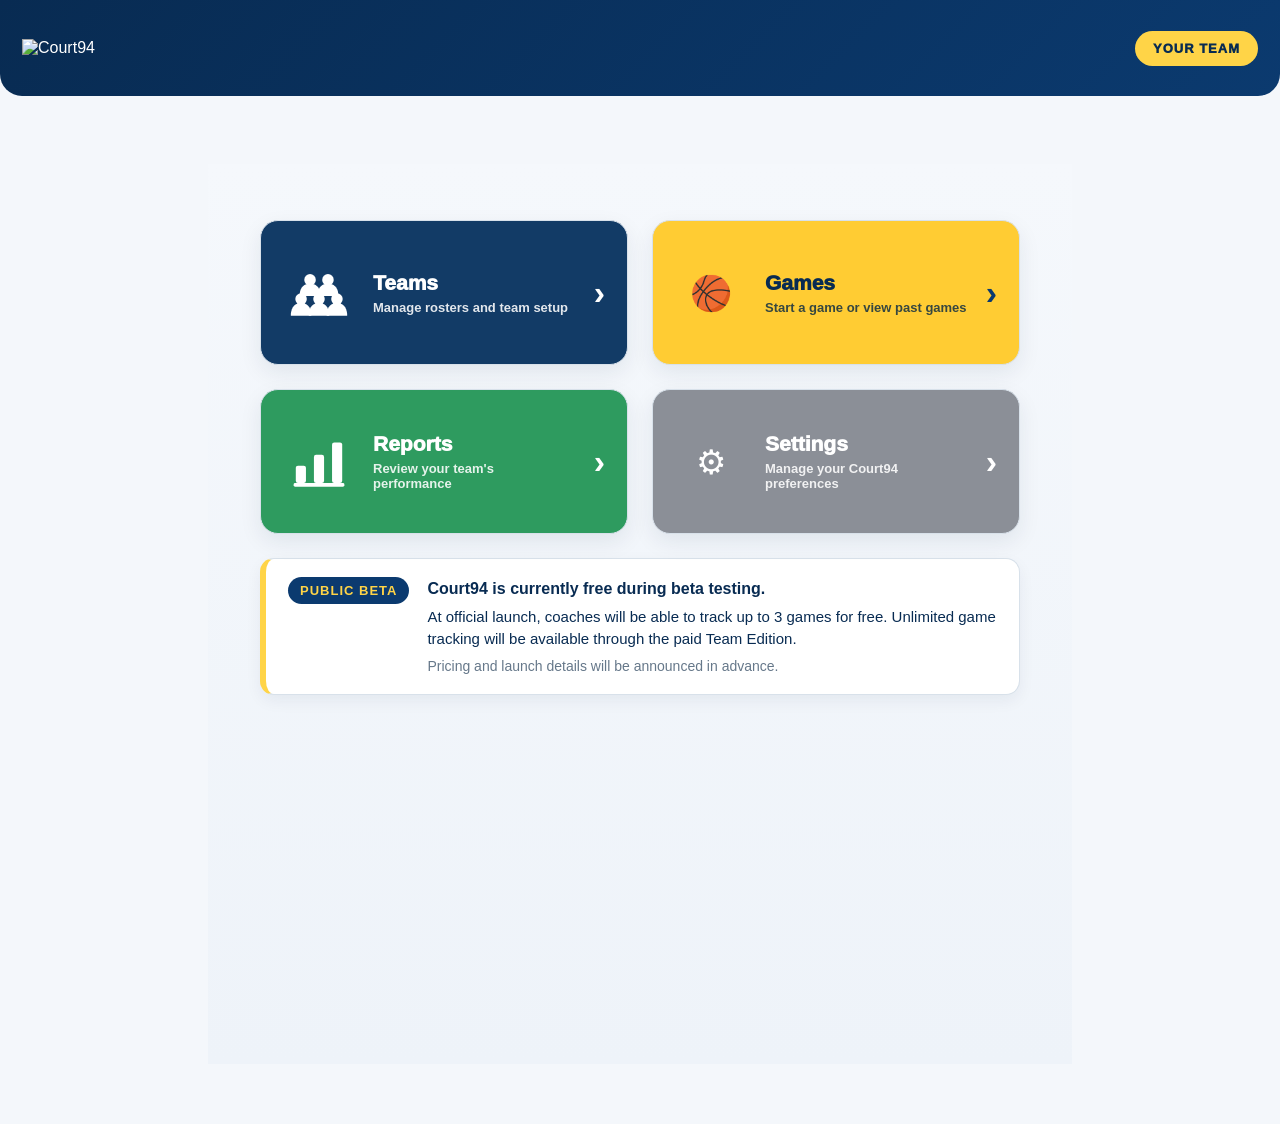
==== index.html @ 263c9c3d "Add files via upload" ====
<!DOCTYPE html>
<html lang="en">
<head>
    <meta charset="UTF-8">

    <meta
        name="viewport"
        content="width=device-width, initial-scale=1.0"
    >

    <title>Court94</title>

    <link rel="stylesheet" href="style.css">
</head>

<body>

    <header class="appHeader">
       
       <div class="appBrand">

    <img
        src="images/Court94 Banner Logo.png"
        alt="Court94"
        class="appLogo"
    >

    <div
    id="appTeamBadge"
    class="appTeamBadge"
>
    YOUR TEAM
</div>

</div>
    </header>

    <div class="topNavButtons">

     <button
            id="backButton"
            class="backButton hidden"
            type="button"
        >
            ← Back
        </button>

        <button
    id="homeButton"
    class="homeButton hidden"
    type="button"
    aria-label="Home"
    title="Home"
>
    🏠
</button>

    <!-- Shown only while the game recovery copy can't be saved (script.js). -->
    <button
        id="recoveryWarning"
        class="recoveryWarning"
        type="button"
        hidden
    >
        <span class="recoveryWarningTitle">⚠ Game recovery not saved</span>
        <span class="recoveryWarningHint">Don't close Court94 · Tap for help</span>
    </button>

</div>

    <main class="appContainer">

        <!-- HOME SCREEN -->
<section id="homeScreen" class="screen activeScreen">

    <div class="homeMenu">

        <button class="homeMenuCard" id="teamsBtn" type="button">
            <span class="homeMenuIcon teamsPeopleIcon">
    <svg viewBox="0 0 100 75" aria-hidden="true">
        <!-- Top row: 2 people -->
        <circle cx="36" cy="17" r="9"></circle>
        <path d="M20 38c1-10 7-15 16-15s15 5 16 15v4H20z"></path>

        <circle cx="64" cy="17" r="9"></circle>
        <path d="M48 38c1-10 7-15 16-15s15 5 16 15v4H48z"></path>

        <!-- Bottom row: 3 people -->
        <circle cx="22" cy="47" r="9"></circle>
        <path d="M6 70c1-11 7-17 16-17s15 6 16 17v3H6z"></path>

        <circle cx="50" cy="47" r="9"></circle>
        <path d="M34 70c1-11 7-17 16-17s15 6 16 17v3H34z"></path>

        <circle cx="78" cy="47" r="9"></circle>
        <path d="M62 70c1-11 7-17 16-17s15 6 16 17v3H62z"></path>
    </svg>
</span>
            <span class="homeMenuText">
                <strong>Teams</strong>
                <small>Manage rosters and team setup</small>
            </span>
            <span class="homeMenuArrow">›</span>
        </button>

        <button class="homeMenuCard" id="gamesBtn" type="button">
            <span class="homeMenuIcon">🏀</span>
            <span class="homeMenuText">
                <strong>Games</strong>
                <small>Start a game or view past games</small>
            </span>
            <span class="homeMenuArrow">›</span>
        </button>

        <button class="homeMenuCard" id="reportsBtn" type="button">
            <span class="homeMenuIcon reportsChartIcon">
    <svg viewBox="0 0 80 70" aria-hidden="true">
        <rect x="8" y="40" width="14" height="24" rx="3"></rect>
        <rect x="33" y="25" width="14" height="39" rx="3"></rect>
        <rect x="58" y="8" width="14" height="56" rx="3"></rect>
        <rect x="5" y="64" width="70" height="5" rx="2"></rect>
    </svg>
</span>
            <span class="homeMenuText">
                <strong>Reports</strong>
                <small>Review your team's performance</small>
            </span>
            <span class="homeMenuArrow">›</span>
        </button>

        <button class="homeMenuCard" id="settingsBtn" type="button">
            <span class="homeMenuIcon">⚙</span>
            <span class="homeMenuText">
                <strong>Settings</strong>
                <small>Manage your Court94 preferences</small>
            </span>
            <span class="homeMenuArrow">›</span>
        </button>

    </div>

    <!-- PUBLIC BETA NOTICE (display only) -->
    <aside class="betaNotice" aria-label="Public Beta">
        <span class="betaBadge">Public Beta</span>

        <div class="betaNoticeText">
            <p>
                <strong>Court94 is currently free during beta testing.</strong>
            </p>

            <p>
                At official launch, coaches will be able to track up to 3 games
                for free. Unlimited game tracking will be available through the
                paid Team Edition.
            </p>

            <p class="betaNoticeFine">
                Pricing and launch details will be announced in advance.
            </p>
        </div>
    </aside>

</section>

        <!-- TEAMS SCREEN -->
        <section id="teamsScreen" class="screen">

            <div class="sectionHeading">
                <div>
                    <h2>Teams</h2>
                    <p>Create and manage your Court94 teams.</p>
                </div>

                <button
                    id="addTeamButton"
                    class="primaryButton"
                    type="button"
                >
                    + Add Team
                </button>
            </div>

            <div id="teamsList" class="teamsList">
                <div class="emptyState">
                    <h3>No teams yet</h3>
                    <p>
                        Add your first team to begin building
                        a roster and choosing statistics.
                    </p>
                </div>
            </div>

        </section>

        <!-- TEAM SETUP SCREEN -->
        <section id="teamSetupScreen" class="screen">

            <div class="sectionHeading">
                <div>
                    <h2 id="teamSetupTitle">Create Team</h2>
                    <p>
                        Enter the team information, roster,
                        and statistics you want to track.
                    </p>
                </div>
            </div>

            <form id="teamForm" class="setupForm">

                <section class="formCard">

                    <h3>Team Information</h3>

                    <label class="formField">
                        School or Program
                        <input
                            id="schoolNameInput"
                            type="text"
                            placeholder="Example: ABC High School"
                        >
                    </label>

                    <label class="formField">
                        Team Name
                        <input
                            id="teamNameInput"
                            type="text"
                            placeholder="Example: Varsity Girls"
                            required
                        >
                    </label>

                    <label class="formField">
                        Season
                        <input
                            id="seasonInput"
                            type="text"
                            placeholder="Example: 2026–27"
                        >
                    </label>

                </section>

                <section class="formCard">

                    <div class="cardHeading">
                        <h3>Roster</h3>

                        <button
                            id="addPlayerButton"
                            class="secondaryButton"
                            type="button"
                        >
                            + Add Player
                        </button>
                    </div>

                   <div class="rosterHeader">
    <span>#</span>
    <span>Player Name</span>
    <span>Starter</span>
    <span></span>
</div>
                   
                    <div id="rosterEditor" class="rosterEditor"></div>

                </section>

                <section class="formCard">

                    <h3>Team Statistics</h3>

                    <p class="formNote">
    Choose the team statistics you want to track. You can change these before every game.
</p>

                    <div id="teamStatChoices" class="statChoiceGrid">
                    </div>

                </section>

                <section class="formCard">

                    <h3>Player Statistics</h3>

                    <p class="formNote">
    Choose the player statistics you want to track. You can change these before every game.
</p>

                    <div id="playerStatChoices" class="statChoiceGrid">
                    </div>

                    <p class="formNote">
                        Player plus/minus will be added later because
                        it requires live lineup and substitution tracking.
                    </p>

                </section>

                <div class="formActions">

                    <button
                        id="cancelTeamButton"
                        class="cancelButton"
                        type="button"
                    >
                        Cancel
                    </button>

                    <button
                        class="saveButton"
                        type="submit"
                    >
                        Save Team
                    </button>

                </div>

            </form>

        </section>

        <!-- NEW GAME SCREEN -->
        <section id="newGameScreen" class="screen">

            <div class="sectionHeading">
                <div>
                    <h2>New Game</h2>
                    <p>
                        Enter the game information before continuing.
                    </p>
                </div>
            </div>

            <form id="newGameForm" class="setupForm">

                <section class="formCard">

                    <h3>Game Information</h3>

                    <label class="formField">
                        Opponent
                        <input
                            id="opponentInput"
                            type="text"
                            placeholder="Example: Rice Memorial"
                            required
                        >
                    </label>

                    <label class="formField">
                        Game Date
                        <input
                            id="gameDateInput"
                            type="date"
                            required
                        >
                    </label>

                </section>

                <section class="formCard">

                    <h3>Game Type</h3>

                    <div class="optionGrid">

                        <label class="optionCard">
                            <input
                                type="radio"
                                name="gameType"
                                value="Regular Season"
                                checked
                            >
                            <span>Regular Season</span>
                        </label>

                        <label class="optionCard">
                            <input
                                type="radio"
                                name="gameType"
                                value="Tournament"
                            >
                            <span>Tournament</span>
                        </label>

                        <label class="optionCard">
                            <input
                                type="radio"
                                name="gameType"
                                value="Playoff"
                            >
                            <span>Playoff</span>
                        </label>

                        <label class="optionCard">
                            <input
                                type="radio"
                                name="gameType"
                                value="Scrimmage"
                            >
                            <span>Scrimmage</span>
                        </label>

                        <label class="optionCard">
                            <input
                                type="radio"
                                name="gameType"
                                value="Practice"
                            >
                            <span>Practice</span>
                        </label>

                    </div>

                </section>

                <section class="formCard">

    <h3>Game Format</h3>

    <div class="optionGrid">

        <label class="optionCard">
            <input
                type="radio"
                name="gameFormat"
                value="Quarters"
                checked
            >
            <span>Quarters</span>
        </label>

        <label class="optionCard">
            <input
                type="radio"
                name="gameFormat"
                value="Halves"
            >
            <span>Halves</span>
        </label>

    </div>

</section>
                <section class="formCard">

                    <h3>Location</h3>

                    <div class="optionGrid">

                        <label class="optionCard">
                            <input
                                type="radio"
                                name="gameLocation"
                                value="Home"
                                checked
                            >
                            <span>Home</span>
                        </label>

                        <label class="optionCard">
                            <input
                                type="radio"
                                name="gameLocation"
                                value="Away"
                            >
                            <span>Away</span>
                        </label>

                        <label class="optionCard">
                            <input
                                type="radio"
                                name="gameLocation"
                                value="Neutral"
                            >
                            <span>Neutral</span>
                        </label>

                    </div>

                </section>

                <div class="formActions">

                    <button
                        id="cancelNewGameButton"
                        class="cancelButton"
                        type="button"
                    >
                        Cancel
                    </button>

                    <button
                        class="saveButton"
                        type="submit"
                    >
                        Continue
                    </button>

                </div>

            </form>

        </section>


        <!-- GAME CONFIRMATION SCREEN -->
        <section id="gameConfirmationScreen" class="screen">

            <div class="confirmationHeader">

                <h2 id="confirmationTeamName">
                    Team Name
                </h2>

                <p class="versusText">vs</p>

                <h3 id="confirmationOpponent">
                    Opponent
                </h3>

                <p id="confirmationGameDetails"></p>

            </div>

            <section class="formCard">
    <h3>Team Statistics for This Game</h3>

    <p class="formHelpText">
        Your team defaults are selected below. Adjust them for this game if needed.
    </p>

    <div
        id="gameTeamStatChoices"
        class="statChoiceGrid"
    ></div>
</section>

<section class="formCard">
    <h3>Player Statistics for This Game</h3>

    <p class="formHelpText">
        Your team defaults are selected below. Adjust them for this game if needed.
    </p>

    <div
        id="gamePlayerStatChoices"
        class="statChoiceGrid"
    ></div>
</section>

            <section class="formCard">
    <h3>Starting 5 for This Game</h3>

    <p class="formHelpText">
        These starters apply to this game only.
    </p>

    <div
        id="gameStartersList"
        class="gameStartersList"
    ></div>
</section>

            <div class="formActions">

                <button
                    id="backToGameSetupButton"
                    class="cancelButton"
                    type="button"
                >
                    Back
                </button>

                <button
                    id="confirmStartGameButton"
                    class="saveButton"
                    type="button"
                >
                    START GAME
                </button>

            </div>

        </section>

        <!-- TEAM DETAILS SCREEN -->
        <section id="teamDetailsScreen" class="screen">

            <div class="sectionHeading">
                <div>
                    <h2 id="detailsTeamName">Team Name</h2>
                    <p id="detailsTeamInformation"></p>
                </div>

                <button
                    id="startTeamGameButton"
                    class="primaryButton"
                    type="button"
                >
                    🏀 Start New Game
                </button>
            </div>

            <p
                id="teamStorageWarning"
                class="lineupNote lineupNoteWarn storageWarningNote"
                hidden
            ></p>

            <section class="formCard">

                <div class="cardHeading">
                    <h3>Roster</h3>

                    <button
                        id="editDetailsTeamButton"
                        class="secondaryButton"
                        type="button"
                    >
                        Edit Team
                    </button>
                </div>

                <div id="detailsRoster" class="detailsList"></div>
<section class="formCard">

    <div class="cardHeading">
        <h3>Past Games</h3>
    </div>

    <div
        id="pastGamesList"
        class="pastGamesList"
    >
        <div class="emptyState">
            <h3>No saved games yet</h3>
            <p>
                Completed games will appear here after you save them.
            </p>
        </div>
    </div>

</section>
            </section>

            <section class="formCard">

                <h3>Selected Team Statistics</h3>

                <div
                    id="detailsTeamStats"
                    class="detailsStatGrid"
                ></div>

            </section>

            <section class="formCard">

                <h3>Selected Player Statistics</h3>

                <div
                    id="detailsPlayerStats"
                    class="detailsStatGrid"
                ></div>

            </section>

        </section>
        
                <!-- LIVE GAME SCREEN -->
        <section id="liveGameScreen" class="screen">

            <div class="liveGameHeader">

                <div>
                    <img
    src="images/Court94-logo.png"
    alt="Court94"
    class="liveGameLogo"
>

                    <h2 id="liveGameMatchup">
                        Team vs Opponent
                    </h2>

                    <p id="liveGameDetails">
                        Game details
                    </p>
                  
                </div>

                <div class="liveGameHeaderControls">

    <button
        id="editGameSetupButton"
        class="editGameSetupButton"
        type="button"
    >
        Edit Game Setup
    </button>

    <div class="periodControl">
        <span>Period</span>

        <select id="livePeriodSelect">
            <option value="Q1">Q1</option>
            <option value="Q2">Q2</option>
            <option value="Q3">Q3</option>
            <option value="Q4">Q4</option>
            <option value="OT">OT</option>
        </select>
    </div>

</div>

</div>

<!-- PLAYER / TEAM TABS -->


            <!-- PLAYER / TEAM TABS -->
            <div class="trackerTabs">

                <button
                    id="playersTabButton"
                    class="trackerTab activeTrackerTab"
                    type="button"
                >
                    TRACK
                </button>

                <button
    id="summaryTabButton"
    class="trackerTab"
    type="button"
>
    SUMMARY
</button>

<div class="trackerTotal">
    TOTAL: <strong id="liveTeamPointTotal">0</strong>
</div>

<!-- OPPONENT SCORING (only when the Opponent Scoring stat is on) -->
<div
    id="opponentScoring"
    class="opponentScoring"
    hidden
>
    <div class="opponentScoreTotal">
        <span>OPP</span>
        <strong id="liveOpponentPointTotal">0</strong>
    </div>

    <button
        class="opponentPointButton"
        type="button"
        data-opponent-points="1"
        aria-label="Opponent plus 1"
    >
        +1
    </button>

    <button
        class="opponentPointButton"
        type="button"
        data-opponent-points="2"
        aria-label="Opponent plus 2"
    >
        +2
    </button>

    <button
        class="opponentPointButton"
        type="button"
        data-opponent-points="3"
        aria-label="Opponent plus 3"
    >
        +3
    </button>

    <button
        id="opponentUndoButton"
        class="opponentUndoButton"
        type="button"
        aria-label="Undo last opponent basket"
        disabled
    >
        UNDO
    </button>
</div>
            </div>


            <!-- PLAYER TRACKER -->
            <section
                id="playerTrackerPanel"
                class="trackerPanel activeTrackerPanel"
            >
             <h3 class="trackerHeading">
    Team Statistics
</h3>

<div
    id="teamStatButtons"
    class="liveStatGrid"
></div>

                <div
                    id="playerBench"
                    class="playerBench"
                ></div>

                <div
                    id="selectedPlayerArea"
                    class="selectedPlayerArea"
                    hidden
                >

                    <div class="selectedPlayerHeader">

                        <div>
                            <p class="smallLabel">
                                Selected Player
                            </p>

                            <h3 id="selectedPlayerName">
                                Select a player
                            </h3>
                        </div>

                    </div>

                    <div
                        id="playerStatButtons"
                        class="liveStatGrid"
                    ></div>

                </div>

            </section>

            <!-- LIVE SUMMARY -->
<section
    id="summaryTrackerPanel"
    class="trackerPanel"
>

    <h3 class="trackerHeading">
        Game Summary
    </h3>

    <section class="formCard">
        <h3>Team Stats</h3>

        <div
            id="liveSummaryTeamStats"
            class="liveSummaryTableWrap"
        ></div>
    </section>

    <section class="formCard">
        <h3>Player Stats</h3>

        <div
            id="liveSummaryPlayerStats"
            class="liveSummaryTableWrap"
        ></div>
    </section>

    <section
        id="liveSummaryLineupCard"
        class="formCard"
        hidden
    >
        <h3>Lineup Plus/Minus</h3>

        <div id="liveSummaryLineups"></div>
    </section>

</section>


            <!-- LAST ACTION / UNDO -->
            <div class="lastActionBar" hidden>

                <div>
                    <p class="smallLabel">
                        Last Action
                    </p>

                    <p id="lastActionText">
                        No stats recorded yet.
                    </p>
                </div>

                <button
                    id="undoLastActionButton"
                    class="undoButton"
                    type="button"
                    disabled
                >
                    UNDO
                </button>

            </div>


            <div class="finishGameArea">

                <button
                    id="finishGameButton"
                    class="finishGameButton"
                    type="button"
                >
                    Finish Game
                </button>

            </div>

        </section>
                <!-- GAME SUMMARY SCREEN -->
        <section id="gameSummaryScreen" class="screen">

            <div class="sectionHeading">
                <div>
                    <h2>Game Summary</h2>
                    <p id="summaryMatchup">
                        Team vs Opponent
                    </p>
                </div>
            </div>

            <section class="formCard">

                <h3>Final Score</h3>

                <div class="scoreEntryGrid">

                    <label class="formField">
                        Your Team
                        <input
                            id="summaryTeamScore"
                            type="number"
                            min="0"
                            placeholder="0"
                            readonly
                        >
                    </label>

                    <label class="formField">
                        Opponent
                        <input
                            id="summaryOpponentScore"
                            type="number"
                            min="0"
                            placeholder="0"
                        >
                    </label>

                </div>

                <p
                    id="summaryScoreNote"
                    class="lineupNote lineupNoteWarn summaryScoreNote"
                    hidden
                ></p>

            </section>

            <section class="formCard">

                <h3>Team Stats</h3>

                <div
                    id="summaryTeamStats"
                    class="detailsStatGrid"
                ></div>

            </section>

            <section class="formCard">

                <h3>Player Stats</h3>

                <div
                    id="summaryPlayerStats"
                    class="summaryPlayerList"
                ></div>

            </section>

            <section
                id="summaryLineupCard"
                class="formCard"
                hidden
            >

                <h3>Lineup Plus/Minus</h3>

                <div id="summaryLineups"></div>

            </section>

            <div class="formActions">

                <button
                    id="returnToLiveGameButton"
                    class="cancelButton"
                    type="button"
                >
                    Back to Game
                </button>

                <button
                    id="saveCompletedGameButton"
                    class="saveButton"
                    type="button"
                >
                    Save Game
                </button>

            </div>

        </section>
        <!-- PLACEHOLDER SCREENS -->
        <section id="gamesScreen" class="screen">
    <div class="sectionHeading">
        <div>
            <h2>Games</h2>
            <p>Start a new game or review past games.</p>
        </div>

        <button
            id="startNewGameButton"
            class="primaryButton"
            type="button"
        >
            + Start New Game
        </button>
    </div>

    <section class="formCard">
    <h3>Your Teams</h3>

    <div
        id="gamesTeamCards"
        class="gamesTeamCards"
    ></div>
</section>

<section class="formCard">
    <div class="cardHeading">
        <h3>Past Games</h3>
    </div>

    <div id="gamesList" class="gamesList">
        <div class="emptyState">
            <h3>Select a team</h3>
            <p>Choose a team above to view its past games.</p>
        </div>
    </div>
</section>
</section>
        <section id="reportsScreen" class="screen">
   <div class="reportsHeader">
    <h2>Reports</h2>

    <div class="reportsFilters">
        <div class="reportsTeamSection">
    <h3>Select Team</h3>

    <div
        id="reportsTeamCards"
        class="reportsTeamCards"
    ></div>
</div>

        <label class="reportsSeasonFilter">
            Season

            <select id="reportsSeasonFilter">
                <option value="">Select Season</option>
            </select>
        </label>
    </div>
</div>

    <div id="reportsContent">
        <div class="emptyState">
            <h3>Select a team</h3>
            <p>
                Choose a team to view season reports.
            </p>
        </div>
    </div>
</section>

        <section id="settingsScreen" class="screen">
            <div class="sectionHeading">
                <div>
                    <h2>Settings</h2>
                    <p>Manage your Court94 preferences.</p>
                </div>
            </div>

            <!-- PUBLIC BETA REMINDER (display only) -->
            <aside class="betaNotice betaNoticeCompact" aria-label="Public Beta">
                <span class="betaBadge">Public Beta</span>

                <p class="betaNoticeText">
                    Court94 is free during beta testing. Pricing and launch
                    details will be announced in advance.
                </p>
            </aside>

            <section class="formCard backupCard">
                <h3>Backup &amp; Restore</h3>

                <p class="formNote backupIntro">
                    Court94 saves your teams and games only on this device.
                    Download a backup regularly and keep it somewhere safe,
                    such as the Files app, iCloud Drive, or email.
                </p>

                <p class="formNote backupTip">
                    <strong>Tip:</strong> On iPad, add Court94 to your Home Screen
                    (Share → Add to Home Screen). Safari may clear saved website
                    data for sites that haven't been used for several days, so keep
                    downloading backups regularly.
                </p>

                <div class="backupActions">
                    <button
                        id="downloadBackupButton"
                        class="primaryButton"
                        type="button"
                    >
                        Download Backup
                    </button>

                    <button
                        id="chooseRestoreFileButton"
                        class="secondaryButton"
                        type="button"
                    >
                        Restore from Backup
                    </button>

                    <input
                        id="restoreBackupInput"
                        type="file"
                        hidden
                    >
                </div>

                <p
                    id="backupStatus"
                    class="backupStatus"
                    role="status"
                ></p>

                <!-- Shown only when a restore left a safety copy on this device (storage.js). -->
                <div id="safetyCopyBlock" class="safetyCopyBlock" hidden>
                    <h4>Restore Safety Copy</h4>

                    <p id="safetyCopyText" class="formNote"></p>

                    <div class="backupActions">
                        <button
                            id="downloadSafetyCopyButton"
                            class="secondaryButton"
                            type="button"
                        >
                            Download Safety Copy
                        </button>

                        <button
                            id="removeSafetyCopyButton"
                            class="cancelButton deleteButton"
                            type="button"
                        >
                            Remove Safety Copy
                        </button>
                    </div>

                    <p
                        id="safetyCopyStatus"
                        class="backupStatus"
                        role="status"
                    ></p>
                </div>
            </section>

            <section
                id="restorePanel"
                class="formCard restorePanel"
                hidden
            ></section>

            <!-- Read-only information about this device's storage (storage.js). -->
            <section class="formCard storageCard">
                <h3>Storage on This Device</h3>

                <p
                    id="storageWarning"
                    class="lineupNote lineupNoteWarn storageWarningNote"
                    hidden
                ></p>

                <dl id="storageInfo" class="storageInfo"></dl>

                <div class="backupActions">
                    <button
                        id="checkStorageButton"
                        class="cancelButton"
                        type="button"
                    >
                        Check Again
                    </button>
                </div>
            </section>

            <!-- Read-only: whether Court94 can open without internet (offline.js). -->
            <section class="formCard storageCard">
                <h3>Offline Use</h3>

                <dl id="offlineInfo" class="storageInfo"></dl>
            </section>
        </section>

    </main>

    <script src="script.js"></script>
    <script src="backup.js"></script>
    <script src="storage.js"></script>
    <script src="offline.js"></script>

</body>
</html>
---- style.css ----
:root {
    --navy: #0b3a6f;
    --navy-dark: #082b52;
    --gold: #ffd447;
    --background: #f4f7fb;
    --card: #ffffff;
    --text: #102a43;
    --muted: #66788a;
    --border: #d8e1ea;
    --danger: #b42318;
}

* {
    box-sizing: border-box;
}

body {
    margin: 0;
    min-height: 100vh;
    background: var(--background);
    color: var(--text);
    font-family: Arial, Helvetica, sans-serif;
}

button,
input {
    font: inherit;
}

button {
    cursor: pointer;
}

.appHeader {
    display: flex;
    align-items: center;

    min-height: 96px;
    padding: 14px 22px;

    background: linear-gradient(
        135deg,
        var(--navy-dark),
        var(--navy)
    );

    border-radius: 0 0 22px 22px;
    color: white;
}

.appBrand {
    width: 100%;
    display: flex;
    align-items: center;
    gap: 18px;
}

.appLogo {
    width: 280px;
    height: auto;
    object-fit: contain;
    flex-shrink: 0;
    border-radius: 0;
    background: transparent;
}

.appBrandWords {
    display: flex;
    flex-direction: column;
    gap: 4px;
}

.appBrandName {
    color: white;
    font-size: 34px;
    font-weight: 950;
    letter-spacing: 1px;
}

.appTagline {
    color: var(--gold);
    font-size: 14px;
    font-weight: 900;
    letter-spacing: 2px;
}

.appTeamBadge {
    margin-left: auto;
    padding: 10px 18px;

    border-radius: 999px;
    background: var(--gold);

    color: var(--navy-dark);
    font-size: 13px;
    font-weight: 950;
    letter-spacing: 1px;
}

.backButton {
    display: block;
    width: fit-content;
    margin: 0;

    border: 2px solid var(--navy);
    border-radius: 10px;
    padding: 10px 14px;

    background: white;
    color: var(--navy);
    font-weight: 800;
    cursor: pointer;
}

.topNavButtons {
    display: flex;
    flex-direction: row;
    align-items: center;
    gap: 10px;
    margin: 14px 0 24px 24px;
}

.topNavButtons .backButton,
.topNavButtons .homeButton {
    margin: 0;
}

.homeButton {
    width: 46px;
    height: 46px;
    border: 2px solid var(--navy);
    border-radius: 10px;
    padding: 0;
    background: white;
    color: var(--navy);
    font-size: 21px;
    cursor: pointer;
}

.hidden {
    display: none !important;
}

.appContainer {
    width: min(100%, 900px);
    margin: 0 auto;
    padding: 30px 18px 60px;   
}

#liveGameScreen {
    margin-top: -18px;
}

.screen {
    display: none;
}

.activeScreen {
    display: block;
}

#homeScreen {
    width: 100%;
    margin: 0 auto;
}

.menuButton {
    width: 100%;
    min-height: 88px;
    margin-bottom: 18px;
    border: none;
    border-radius: 16px;
    padding: 20px;
    background: var(--gold);
    color: var(--navy-dark);
    font-size: 24px;
    font-weight: 900;
    box-shadow: 0 8px 18px rgba(11, 58, 111, 0.12);
    transition:
        transform 0.15s ease,
        box-shadow 0.15s ease;
}

.menuButton:hover {
    transform: translateY(-2px);
    box-shadow: 0 12px 24px rgba(11, 58, 111, 0.18);
}

.sectionHeading {
    display: flex;
    align-items: flex-start;
    justify-content: space-between;
    gap: 18px;
    margin-bottom: 24px;
}

.sectionHeading h2 {
    margin: 0;
    color: var(--navy-dark);
    font-size: 34px;
}

.sectionHeading p {
    margin: 7px 0 0;
    color: var(--muted);
    line-height: 1.5;
}

.primaryButton,
.secondaryButton,
.saveButton,
.cancelButton {
    border: none;
    border-radius: 12px;
    padding: 12px 17px;
    font-weight: 900;
}

.primaryButton,
.saveButton {
    background: var(--navy);
    color: white;
}

.secondaryButton {
    background: var(--gold);
    color: var(--navy-dark);
}

.cancelButton {
    background: #e6ebf0;
    color: var(--text);
}

.teamsList {
    display: grid;
    gap: 14px;
}

.emptyState {
    padding: 44px 24px;
    border: 2px dashed var(--border);
    border-radius: 18px;
    background: rgba(255, 255, 255, 0.65);
    text-align: center;
}

.emptyState h2,
.emptyState h3 {
    margin-top: 0;
    color: var(--navy-dark);
}

.emptyState p {
    margin-bottom: 0;
    color: var(--muted);
    line-height: 1.5;
}

.teamCard {
    display: flex;
    align-items: center;
    justify-content: space-between;
    gap: 16px;
    padding: 20px;
    border: 1px solid var(--border);
    border-radius: 16px;
    background: var(--card);
    box-shadow: 0 7px 18px rgba(16, 42, 67, 0.08);
}

.teamCard h3 {
    margin: 0;
    color: var(--navy-dark);
}

.teamCard p {
    margin: 6px 0 0;
    color: var(--muted);
}

.teamCardActions {
    display: flex;
    gap: 8px;
}

.smallButton {
    border: none;
    border-radius: 9px;
    padding: 9px 12px;
    background: #eaf1f8;
    color: var(--navy-dark);
    font-weight: 800;
}

.deleteButton {
    background: #fee4e2;
    color: var(--danger);
}

.setupForm {
    display: grid;
    gap: 18px;
}

.formCard {
    padding: 22px;
    border: 1px solid var(--border);
    border-radius: 18px;
    background: var(--card);
    box-shadow: 0 7px 18px rgba(16, 42, 67, 0.07);
}

.formCard h3 {
    margin: 0 0 18px;
    color: var(--navy-dark);
    font-size: 22px;
}

.cardHeading {
    display: flex;
    align-items: center;
    justify-content: space-between;
    gap: 15px;
    margin-bottom: 16px;
}

.cardHeading h3 {
    margin: 0;
}

.formField {
    display: grid;
    gap: 7px;
    margin-bottom: 16px;
    color: var(--navy-dark);
    font-weight: 800;
}

.formField:last-child {
    margin-bottom: 0;
}

.formField input {
    width: 100%;
    min-height: 48px;
    border: 2px solid var(--border);
    border-radius: 11px;
    padding: 10px 12px;
    background: white;
    color: var(--text);
}

.formField input:focus {
    outline: none;
    border-color: var(--navy);
    box-shadow: 0 0 0 3px rgba(11, 58, 111, 0.12);
}

.rosterEditor {
    display: grid;
    gap: 10px;
}

.rosterRow {
    display: grid;
    grid-template-columns: 90px 1fr 40px 168px;
    gap: 9px;
    align-items: center;
}

.rosterRow input {
    min-height: 46px;
    border: 2px solid var(--border);
    border-radius: 10px;
    padding: 9px 10px;
}

.rosterHeader {
    display: grid;
    grid-template-columns: 90px 1fr 40px 168px;
    gap: 9px;
    align-items: center;
    margin-bottom: 8px;

    font-size: 14px;
    font-weight: 800;
    color: var(--navy-dark);
}

.rosterHeader span:nth-child(3) {
    text-align: center;
    transform: translateX(-12px);
}

.rosterRow .keepAtTopOption span {
    display: none;
}

.removePlayerButton {
    min-height: 46px;
    border: none;
    border-radius: 10px;
    padding: 9px 12px;
    background: #fee4e2;
    color: var(--danger);
    font-weight: 900;
}

.statChoiceGrid {
    display: grid;
    grid-template-columns: repeat(2, minmax(0, 1fr));
    gap: 11px;
}

.statChoice {
    display: flex;
    align-items: flex-start;
    gap: 10px;
    padding: 13px;
    border: 2px solid var(--border);
    border-radius: 12px;
    background: #fbfdff;
}

.statChoice input {
    width: 20px;
    height: 20px;
    margin-top: 1px;
}

.statChoice strong {
    display: block;
    color: var(--navy-dark);
}

.statChoice small {
    display: block;
    margin-top: 3px;
    color: var(--muted);
    line-height: 1.35;
}

/* Compact stat choices used during game setup */

#gameTeamStatChoices,
#gamePlayerStatChoices {
    display: grid;
    grid-template-columns: repeat(3, minmax(0, 1fr));
    gap: 10px;
}

.gameStatChoice {
    display: flex;
    align-items: center;
    gap: 9px;
    min-height: 48px;
    padding: 10px 12px;
    border: 2px solid var(--border);
    border-radius: 10px;
    background: #ffffff;
    color: var(--navy-dark);
    font-weight: 700;
    cursor: pointer;
}

.gameStatChoice input {
    width: 18px;
    height: 18px;
    flex-shrink: 0;
    margin: 0;
}

.gameStatChoice:has(input:checked) {
    background: var(--navy-dark);
    border-color: var(--navy-dark);
    color: #ffffff;
}

.gameStatChoice:has(input:checked) input {
    accent-color: #ffd447;
}

@media (max-width: 900px) {
    #gameTeamStatChoices,
    #gamePlayerStatChoices {
        grid-template-columns: repeat(2, minmax(0, 1fr));
    }
}

@media (max-width: 600px) {
    #gameTeamStatChoices,
    #gamePlayerStatChoices {
        grid-template-columns: 1fr;
    }
}

.statChoice {
    transition: 0.15s ease;
}

.statChoice:has(input:checked) {
    background: var(--navy);
    border-color: var(--navy);
    box-shadow: 0 5px 12px rgba(16, 42, 67, 0.16);
}

.statChoice:has(input:checked) strong {
    color: white;
}

.statChoice:has(input:checked) small {
    color: rgba(255, 255, 255, 0.82);
}

.statChoice input {
    accent-color: var(--gold);
}

.formNote {
    margin: 16px 0 0;
    color: var(--muted);
    font-size: 14px;
    line-height: 1.5;
}

.formActions {
    display: flex;
    justify-content: flex-end;
    gap: 10px;
}

@media (max-width: 650px) {
    .appHeader {
        min-height: 150px;
    }

    .backButton {
        top: 14px;
        left: 14px;
    }

    .sectionHeading {
        flex-direction: column;
    }

    .primaryButton {
        width: 100%;
    }

    .statChoiceGrid {
        grid-template-columns: 1fr;
    }

    .rosterRow {
        grid-template-columns: 70px 1fr;
    }

    .removePlayerButton {
        grid-column: 1 / -1;
    }

    .teamCard {
        align-items: flex-start;
        flex-direction: column;
    }

    .teamCardActions {
        width: 100%;
    }

    .smallButton {
        flex: 1;
    }

    .formActions {
        flex-direction: column-reverse;
    }

    .saveButton,
    .cancelButton {
        width: 100%;
    }
}

/* TEAM DETAILS SCREEN */

.detailsList {
    display: grid;
    gap: 10px;
}

.detailsPlayer {
    display: flex;
    align-items: center;
    gap: 12px;
    min-height: 52px;
    padding: 12px 14px;
    border: 1px solid var(--border);
    border-radius: 12px;
    background: #fbfdff;
}

.detailsPlayerNumber {
    display: flex;
    align-items: center;
    justify-content: center;
    min-width: 44px;
    height: 34px;
    border-radius: 999px;
    background: var(--gold);
    color: var(--navy-dark);
    font-weight: 900;
}

.detailsPlayerName {
    color: var(--navy-dark);
    font-weight: 800;
}

.detailsStatGrid {
    display: grid;
    grid-template-columns: repeat(2, minmax(0, 1fr));
    gap: 11px;
}

.detailsStat {
    padding: 14px;
    border: 2px solid var(--border);
    border-radius: 12px;
    background: #fbfdff;
}

.detailsStat strong {
    display: block;
    color: var(--navy-dark);
}

.detailsStat small {
    display: block;
    margin-top: 5px;
    color: var(--muted);
    line-height: 1.4;
}

@media (max-width: 650px) {
    .detailsStatGrid {
        grid-template-columns: 1fr;
    }

    #startTeamGameButton {
        width: 100%;
    }
}

/* NEW GAME + CONFIRMATION */

.optionGrid {
    display: grid;
    grid-template-columns: repeat(2, minmax(0, 1fr));
    gap: 12px;
}

.optionCard {
    display: flex;
    align-items: center;
    gap: 10px;
    min-height: 56px;
    padding: 14px;
    border: 2px solid var(--border);
    border-radius: 12px;
    background: #fbfdff;
    color: var(--navy-dark);
    font-weight: 850;
    cursor: pointer;
}

.optionCard:has(input:checked) {
    border-color: var(--navy);
    background: #eaf1f8;
}

.optionCard input {
    width: 20px;
    height: 20px;
    accent-color: var(--navy);
}

.confirmationHeader {
    margin-bottom: 22px;
    padding: 28px 22px;
    border-radius: 18px;
    background: linear-gradient(
        135deg,
        var(--navy-dark),
        var(--navy)
    );
    color: white;
    text-align: center;
}

.confirmationHeader h2,
.confirmationHeader h3 {
    margin: 0;
}

.confirmationHeader h2 {
    font-size: 30px;
}

.confirmationHeader h3 {
    font-size: 26px;
}

.versusText {
    margin: 12px 0;
    color: var(--gold);
    font-size: 18px;
    font-weight: 900;
    text-transform: uppercase;
}

#confirmationGameDetails {
    margin: 14px 0 0;
    color: rgba(255, 255, 255, 0.82);
    font-weight: 700;
}

.focusList {
    display: grid;
    gap: 10px;
}

.focusItem {
    display: flex;
    align-items: center;
    gap: 10px;
    min-height: 52px;
    padding: 13px 14px;
    border: 2px solid var(--border);
    border-radius: 12px;
    background: #fbfdff;
    color: var(--navy-dark);
    font-weight: 850;
}

.focusCheck {
    display: inline-flex;
    align-items: center;
    justify-content: center;
    width: 28px;
    height: 28px;
    flex: 0 0 28px;
    border-radius: 999px;
    background: var(--gold);
    color: var(--navy-dark);
    font-weight: 950;
}

@media (max-width: 650px) {
    .optionGrid {
        grid-template-columns: 1fr;
    }

    .confirmationHeader h2 {
        font-size: 26px;
    }

    .confirmationHeader h3 {
        font-size: 23px;
    }
}

/* LIVE GAME TRACKER */

.liveGameHeader {
    display: flex;
    align-items: flex-start;
    justify-content: space-between;
    gap: 18px;
    margin-bottom: 18px;
    padding: 20px;
    border-radius: 18px;
    background: linear-gradient(
        135deg,
        var(--navy-dark),
        var(--navy)
    );
    color: white;
}

.liveGameLogo {
    display: block;
    width: 80px;
    height: 80px;
    object-fit: contain;
    margin: 0 0 8px;
}

.liveGameHeader h2 {
    margin: 0;
    font-size: 27px;
}

#liveGameDetails {
    margin: 7px 0 0;
    color: rgba(255,255,255,.8);
    font-weight: 700;
}

.liveGameHeaderControls {
    margin-left: auto;
    align-self: stretch;
    display: flex;
    flex-direction: column;
    align-items: center;
    justify-content: flex-start;
    width: 200px;
}

.liveGameHeaderControls .editGameSetupButton {
    width: 200px;
    align-self: center;
}

.liveGameHeaderControls .periodControl {
    width: 200px;
    margin-top: 32px;
    align-self: center;
}

.liveGameHeaderControls .periodControl select {
    width: 200px;
}

.liveGameHeaderControls .editGameSetupButton {
    align-self: flex-end;
}

.liveGameHeaderControls .periodControl {
    margin-top: 32px;
    align-self: center;
}

.periodControl {
    display: grid;
    gap: 8px;
    min-width: 160px;
    font-weight: 900;
    justify-items: center;
}

.periodControl {
    display: grid;
    gap: 8px;
    min-width: 160px;
    font-weight: 900;
}

.periodControl select {
    width: 160px;
    min-height: 60px;
    border: 0;
    border-radius: 12px;
    padding: 10px 16px;
    background: white;
    color: var(--navy-dark);
    font-size: 18px;
    font-weight: 900;
    cursor: pointer;
}

.trackerTabs {
    display: grid;
    grid-template-columns: repeat(3, 1fr);
    margin-bottom: 18px;
    border-bottom: 2px solid var(--border);
}

.trackerTab {
    min-height: 54px;
    border: 0;
    border-bottom: 4px solid transparent;
    background: transparent;
    color: var(--muted);
    font-size: 18px;
    font-weight: 950;
}

.activeTrackerTab {
    border-bottom-color: var(--navy);
    color: var(--navy);
}

.trackerTotal {
    min-height: 54px;
    display: flex;
    align-items: center;
    gap: 6px;
    transform: translateY(-2px);
    justify-content: center;
    color: var(--navy);
    font-size: 18px;
    font-weight: 950;
}

.trackerPanel {
    display: none;
}

.activeTrackerPanel {
    display: block;
}

.trackerHeading {
    margin: 0 0 12px;
    color: var(--navy-dark);
    font-size: 20px;
}

.playerBench {
    display: grid;
    grid-template-columns: repeat(3, minmax(0, 1fr));
    gap: 10px;
    margin-top: 16px;
    margin-bottom: 18px;
}

.benchDivider {
    grid-column: 1 / -1;
    width: 100%;
    margin: 6px 0 2px;
    padding: 10px 0;
    border-top: 2px solid var(--navy);
    border-bottom: 2px solid var(--navy);
    color: var(--navy);
    font-size: 18px;
    font-weight: 950;
    text-align: center;
    letter-spacing: 1px;
}

.benchPlayerButton {
    min-height: 58px;
    border: 2px solid var(--border);
    border-radius: 13px;
    padding: 10px;
    background: white;
    color: var(--navy-dark);
    font-weight: 900;
}

.benchPlayerButton:hover {
    border-color: var(--navy);
}

.selectedBenchPlayer {
    border-color: var(--navy);
    background: var(--navy);
    color: white;
    box-shadow: 0 7px 16px rgba(11,58,111,.2);
}

.selectedPlayerArea {
    padding: 18px;
    border: 1px solid var(--border);
    border-radius: 18px;
    background: white;
    box-shadow: 0 6px 18px rgba(16,42,67,.07);
}

.selectedPlayerHeader {
    margin-bottom: 14px;
}

.smallLabel {
    margin: 0 0 4px;
    color: var(--muted);
    font-size: 12px;
    font-weight: 900;
    text-transform: uppercase;
    letter-spacing: .7px;
}

#selectedPlayerName {
    margin: 0;
    color: var(--navy-dark);
    font-size: 24px;
}

.liveStatGrid {
    display: grid;
    grid-template-columns: repeat(2, minmax(0, 1fr));
    gap: 12px;
}

.liveStatButton {
    min-height: 92px;
    border: 0;
    border-radius: 15px;
    padding: 12px;
    background: var(--gold);
    color: var(--navy-dark);
    box-shadow: 0 6px 14px rgba(16,42,67,.1);
    font-weight: 950;
}

.liveStatButtonName {
    display: block;
    font-size: 16px;
    line-height: 1.15;
}

.liveStatButtonTotal {
    display: block;
    margin-top: 7px;
    font-size: 30px;
    line-height: 1;
}

.lastActionBar {
    position: sticky;
    bottom: 10px;
    z-index: 20;
    display: flex;
    align-items: center;
    justify-content: space-between;
    gap: 14px;
    margin-top: 16px;
    padding: 14px 16px;
    border: 1px solid var(--border);
    border-radius: 15px;
    background: rgba(255,255,255,.96);
    box-shadow: 0 10px 26px rgba(16,42,67,.15);
}

#lastActionText {
    margin: 0;
    color: var(--navy-dark);
    font-weight: 850;
}

.undoButton {
    min-width: 110px;
    min-height: 48px;
    border: 0;
    border-radius: 11px;
    background: var(--navy);
    color: white;
    font-weight: 950;
}

.undoButton:disabled {
    opacity: .35;
    cursor: default;
}

.finishGameArea {
    margin-top: 20px;
    text-align: center;
}

.finishGameButton {
    min-height: 48px;
    border: 2px solid var(--navy);
    border-radius: 11px;
    padding: 10px 18px;
    background: white;
    color: var(--navy);
    font-weight: 900;
}

@media (max-width: 650px) {
    .liveGameHeader {
        flex-direction: column;
    }

    .periodControl {
        width: 100%;
    }

    .playerBench {
        grid-template-columns: repeat(2, minmax(0, 1fr));
    }

    .liveStatGrid {
        grid-template-columns: repeat(2, minmax(0, 1fr));
    }

    .lastActionBar {
        align-items: stretch;
        flex-direction: column;
    }

    .undoButton {
        width: 100%;
    }
}
/* PLAYER POINTS TRACKER */

.playerPointsCard {
    grid-column: 1 / -1;
    padding: 16px;
    border: 2px solid var(--border);
    border-radius: 15px;
    background: white;
}

.playerPointsHeading {
    display: flex;
    align-items: center;
    justify-content: space-between;
    margin-bottom: 14px;
    color: var(--navy-dark);
    font-weight: 950;
}

.playerPointsHeading span {
    font-size: 18px;
}

.playerPointsHeading strong {
    font-size: 34px;
}

.playerPointsButtons {
    display: grid;
    grid-template-columns: repeat(3, 1fr);
    gap: 10px;
}

.pointsAddButton {
    min-height: 58px;
    border: 0;
    border-radius: 12px;
    background: var(--gold);
    color: var(--navy-dark);
    font-size: 22px;
    font-weight: 950;
}
/* BENCH PLAYER SCORING */

.benchPlayerButton {
    position: relative;
    text-align: left;
    padding: 12px 42px 12px 12px;
}

.benchPlayerNumber {
    display: block;
    font-size: 13px;
    opacity: 0.75;
}

.benchPlayerName {
    display: block;
    margin-top: 3px;
    font-size: 16px;
    line-height: 1.15;
}

.benchPlayerPoints {
    position: absolute;
    top: 9px;
    right: 11px;

    display: flex;
    align-items: center;
    justify-content: center;

    min-width: 30px;
    height: 30px;

    border-radius: 999px;

    background: var(--gold);
    color: var(--navy-dark);

    font-size: 17px;
    font-weight: 950;
}

.selectedBenchPlayer .benchPlayerPoints {
    background: white;
    color: var(--navy-dark);
}

/* TRANSITION POINTS CONTROL */

.transitionPointsCard {
    grid-column: 1 / -1;
    padding: 10px 16px;
    border-radius: 15px;
    background: #174F9E;
color: white;
}

.transitionPointsHeading {
    display: flex;
    align-items: center;
    justify-content: space-between;
    margin-bottom: 14px;
    font-weight: 950;
}

.transitionPointsHeading span {
    font-size: 18px;
}

.transitionPointsHeading strong {
    font-size: 32px;
}

.transitionPointsButtons {
    display: grid;
    grid-template-columns: repeat(3, 1fr);
    gap: 10px;
}

.transitionAddButton {
    min-height: 52px;
    border: 2px solid var(--navy);
    border-radius: 11px;
    background: white;
    color: white;
    font-size: 20px;
    font-weight: 950;
}

/* GAME SUMMARY */

.scoreEntryGrid {
    display: grid;
    grid-template-columns: repeat(2, minmax(0, 1fr));
    gap: 14px;
}

.scoreEntryGrid .formField {
    display: flex;
    flex-direction: column;
    justify-content: flex-start;
}

.scoreEntryGrid .formField input {
    margin-top: 8px;
}

.summaryPlayerList {
    display: grid;
    gap: 14px;
}

.summaryPlayerCard {
    padding: 16px;
    border: 1px solid var(--border);
    border-radius: 14px;
    background: #fbfdff;
}

.summaryPlayerCard h4 {
    margin: 0 0 10px;
    color: var(--navy-dark);
    font-size: 18px;
}

.summaryPlayerStatsGrid {
    display: grid;
    grid-template-columns: repeat(3, minmax(0, 1fr));
    gap: 10px;
}

.summaryStatBox {
    padding: 12px;
    border: 2px solid var(--border);
    border-radius: 11px;
    background: white;
    text-align: center;
}

.summaryStatBox strong {
    display: block;
    color: var(--navy-dark);
    font-size: 22px;
}

.summaryStatBox span {
    display: block;
    margin-top: 4px;
    color: var(--muted);
    font-size: 12px;
    font-weight: 800;
}

@media (max-width: 650px) {
    .scoreEntryGrid {
        grid-template-columns: 1fr 1fr;
    }

    .summaryPlayerStatsGrid {
        grid-template-columns: repeat(2, minmax(0, 1fr));
    }
}

/* PAST GAMES */

.pastGamesList {
    display: grid;
    gap: 12px;
}

.pastGameCard {
    display: flex;
    align-items: center;
    justify-content: space-between;
    gap: 16px;
    padding: 16px;
    border: 1px solid var(--border);
    border-radius: 14px;
    background: white;
    box-shadow: 0 6px 16px rgba(16, 42, 67, 0.07);
}

.pastGameInfo h4 {
    margin: 0;
    color: var(--navy-dark);
    font-size: 18px;
}

.pastGameInfo p {
    margin: 5px 0 0;
    color: var(--muted);
    font-weight: 700;
}

.gameResultBadge {
    display: inline-flex;
    align-items: center;
    justify-content: center;
    min-width: 42px;
    height: 32px;
    margin-right: 8px;
    border-radius: 999px;
    font-weight: 950;
}

.gameResultWin {
    background: #dcfce7;
    color: #166534;
}

.gameResultLoss {
    background: #fee2e2;
    color: #991b1b;
}

.gameResultTie {
    background: #e5e7eb;
    color: #374151;
}

.viewGameButton {
    border: none;
    border-radius: 10px;
    padding: 10px 13px;
    background: var(--navy);
    color: white;
    font-weight: 900;
}

@media (max-width: 650px) {
    .pastGameCard {
        align-items: flex-start;
        flex-direction: column;
    }

    .viewGameButton {
        width: 100%;
    }
}
/* PLAYER CARDS */

.playerBench {
    display: grid;
    grid-template-columns: repeat(2, minmax(0, 1fr));
    gap: 14px;
}

.playerCard {
    position: relative;
    padding: 16px;
    border: 1px solid var(--border);
    border-radius: 16px;
    background: white;
    box-shadow: 0 6px 16px rgba(16, 42, 67, 0.08);
}

.playerCardHeader {
    display: flex;
    align-items: flex-start;
    justify-content: space-between;
    gap: 12px;
    margin-bottom: 12px;
}

.playerSubButton {
    align-self: center;
    min-width: 86px;
    padding: 8px 12px;
    border: 2px solid var(--navy);
    border-radius: 9px;
    background: white;
    color: var(--navy);
    font-size: 13px;
    font-weight: 900;
    cursor: pointer;
}

.pendingSubButton {
    background: var(--gold);
    color: var(--navy-dark);
    border-color: var(--gold);
    box-shadow: 0 0 0 3px rgba(255, 200, 50, 0.25);
}
.playerCardNumber {
    display: block;
    color: var(--muted);
    font-size: 13px;
    font-weight: 850;
}

.playerCardName {
    display: block;
    margin-top: 2px;
    color: var(--navy-dark);
    font-size: 18px;
    line-height: 1.15;
}

.playerCardPoints {
    min-width: 58px;
    text-align: right;
}

.playerCardPoints strong {
    display: block;
    color: var(--navy-dark);
    font-size: 30px;
    line-height: 1;
}

.playerCardPoints span {
    display: block;
    margin-top: 3px;
    color: var(--muted);
    font-size: 11px;
    font-weight: 900;
    letter-spacing: .6px;
}

.playerCardScoring {
    display: grid;
    grid-template-columns: repeat(3, 1fr);
    gap: 8px;
    margin-bottom: 10px;
}

.playerCardPointButton {
    min-height: 48px;
    border: 0;
    border-radius: 10px;
    background: var(--gold);
    color: var(--navy-dark);
    font-size: 20px;
    font-weight: 950;
    touch-action: manipulation;
}

.playerCardStats {
    display: grid;
    grid-template-columns: repeat(3, minmax(0, 1fr));
    gap: 8px;
    margin-bottom: 10px;
}

.playerCardStatButton {
    min-height: 42px;
    border: 1px solid var(--border);
    border-radius: 9px;
    background: #f7f9fc;
    color: var(--navy-dark);
    font-size: 13px;
    font-weight: 900;
    touch-action: manipulation;
}

.playerCardUndoButton {
    width: 100%;
    min-height: 42px;
    border: 0;
    border-radius: 9px;
    background: var(--navy-dark);
    color: white;
    font-size: 14px;
    font-weight: 900;
}

@media (max-width: 800px) {
    .playerBench {
        grid-template-columns: 1fr;
    }

    .playerCardStats {
        grid-template-columns: repeat(2, minmax(0, 1fr));
    }
}
.playerCardStatButton {
    min-height: 42px;
    border: 0;
    border-radius: 9px;
    background: var(--navy);
    color: white;
    font-size: 13px;
    font-weight: 900;
}

.playerCardStatButton:hover {
    filter: brightness(1.08);
}

.playerCardStatButton:active {
    transform: scale(0.97);
}
.playerCardStatButton {
    display: flex;
    align-items: center;
    justify-content: space-between;
    gap: 8px;
    padding: 10px 12px;
}

.playerCardStatButton strong {
    min-width: 24px;
    text-align: right;
    font-size: 18px;
}
.lastActionBar[hidden] {
    display: none !important;
}

/* COMPACT PLAYER SUMMARY */

.compactPlayerSummary {
    padding: 14px 16px;
    border: 1px solid var(--border);
    border-radius: 14px;
    background: white;
}

.compactPlayerHeader {
    margin-bottom: 10px;
    color: var(--navy-dark);
    font-size: 17px;
}

.compactPlayerStats {
    display: grid;
    grid-template-columns: repeat(4, minmax(0, 1fr));
    gap: 8px;
}

.compactPlayerStat {
    display: flex;
flex-direction: column;
align-items: center;
justify-content: center;
gap: 2px;
    padding: 8px 10px;
    border-radius: 9px;
    background: #f7f9fc;
    color: var(--navy-dark);
}

.compactPlayerStat span {
    font-size: 12px;
    font-weight: 800;
}

.compactPlayerStat strong {
    font-size: 17px;
}

@media (max-width: 800px) {
    .compactPlayerStats {
        grid-template-columns: repeat(2, minmax(0, 1fr));
    }
}

/* PLAYER BOX SCORE */

.boxScoreWrap {
    width: 100%;
    overflow-x: auto;
    border: 1px solid var(--border);
    border-radius: 14px;
    background: white;
}

.boxScoreWrap > h3 {
    margin: 0;
    padding: 18px 18px 14px;
    color: var(--navy-dark);
    font-size: 20px;
    font-weight: 800;
}

.boxScoreTable {
    width: 100%;
    border-collapse: collapse;
    min-width: 700px;
}

.boxScoreTable thead {
    background: var(--navy);
    color: white;
}

.boxScoreTable th,
.boxScoreTable td {
    padding: 12px 14px;
    border-bottom: 1px solid var(--border);
    text-align: center;
    font-size: 14px;
}

.boxScoreTable th {
    font-weight: 900;
    letter-spacing: .3px;
}

.boxScoreTable td {
    color: var(--navy-dark);
    font-weight: 700;
}

.teamSummaryTable th:first-child,
.teamSummaryTable td:first-child {
    width: 34%;
}

.teamSummaryTable th:not(:first-child),
.teamSummaryTable td:not(:first-child) {
    width: 16.5%;
    text-align: center;
}

.summaryTotalsRow td {
    background: #f3f6fa;
    font-weight: 900;
    border-top: 3px solid var(--navy-dark);
}

.boxScoreTable th:nth-child(2),
.boxScoreTable td:nth-child(2) {
    text-align: left;
}

.playerNameCell {
    font-weight: 900;
}

.boxScoreTable tbody tr:last-child td {
    border-bottom: none;
}

/* TEAM SUMMARY TABLE */

.teamSummaryTable {
    min-width: 0;
    width: 100%;
}

.teamSummaryTable th:first-child,
.teamSummaryTable td:first-child {
    width: 28%;
}

.teamSummaryTable th:not(:first-child),
.teamSummaryTable td:not(:first-child) {
    width: 12%;
    text-align: center;
}

#summaryTeamStats {
    display: block;
    width: 100%;
}

#summaryTeamStats .boxScoreWrap {
    width: 100%;
    overflow-x: visible;
}

/* TEAM STAT CARDS */

.teamStatCardGrid {
    display: grid;
    grid-template-columns: repeat(3, minmax(0, 1fr));
    gap: 14px;
    margin-bottom: 16px;
    width: 100%;
    grid-column: 1 / -1;
    align-self: stretch;
}
#teamStatButtons {
    width: 100%;
}

.teamStatCard {
    display: flex;
    flex-direction: column;
    min-height: 135px;
    overflow: hidden;
    border-radius: 14px;
    color: white;
    box-shadow: 0 6px 16px rgba(16, 42, 67, 0.12);
}

.teamStatCardControls {
    margin-top: auto;
}

.teamStatCardName {
    padding: 14px 12px 4px;
    text-align: center;
    font-size: 14px;
    font-weight: 900;
    text-transform: uppercase;
}

.teamStatCardTotal {
    padding: 2px 12px 12px;
    text-align: center;
    font-size: 40px;
    font-weight: 950;
    line-height: 1;
}

.teamStatCardControls {
    display: grid;
    grid-template-columns: 1fr 1fr;
    border-top: 1px solid rgba(255, 255, 255, 0.35);
}

.fieldGoalCard .teamStatCardControls,
.threePointerCard .teamStatCardControls,
.freeThrowCard .teamStatCardControls {
    grid-template-columns: repeat(3, 1fr);
}

.teamStatCard.fieldGoalCard,
.teamStatCard.threePointerCard,
.teamStatCard.freeThrowCard {
    background: #174F9E;
    color: white;
}

.fieldGoalCard .teamStatCardControls button,
.threePointerCard .teamStatCardControls button,
.freeThrowCard .teamStatCardControls button {
    color: white;
}

.teamStatCardControls button {
    min-height: 44px;
    border: 0;
    background: rgba(255, 255, 255, 0.08);
    color: white;
    font-size: 18px;
    font-weight: 950;
}

.teamStatCardControls button + button {
    border-left: 1px solid rgba(255, 255, 255, 0.35);
}

.teamStatGreen {
    background: #2f8f3a;
}

.teamStatBlue {
    background: #174F9E;
}

.teamStatPurple {
    background: #6a42bd;
}

.teamStatOrange {
    background: #f06a00;
}

.teamStatGray {
    background: #5d646b;
}

.teamStatRed {
    background: #d61f2c;
}

.teamStatTeal {
    background: #178d84;
}

.teamStatPink {
    background: #d92f67;
}

.freeThrowCard {
    background: #087f8c;
}

.fieldGoalCard {
    background: #8b1e3f;
}
.transitionPointsCard {
    width: 100%;
    border-radius: 14px;
    background: #174F9E;
color: white;
    overflow: hidden;
    box-shadow: 0 6px 16px rgba(16, 42, 67, 0.12);
}

.transitionPointsHeader {
    display: flex;
    align-items: center;
    justify-content: space-between;
    gap: 12px;
    padding: 14px 18px 10px;
    font-size: 16px;
    font-weight: 950;
    text-transform: uppercase;
}

.transitionPointsHeader strong {
    font-size: 34px;
    line-height: 1;
}

.transitionPointsButtons {
    display: grid;
    grid-template-columns: repeat(4, 1fr);
    border-top: 1px solid rgba(16, 42, 67, 0.2);
}

.transitionPointsButtons button {
    min-height: 46px;
    border: 0;
    background: rgba(255, 255, 255, 0.18);
    color: white;
    font-size: 17px;
    font-weight: 950;
}

.transitionPointsButtons button + button {
    border-left: 1px solid rgba(16, 42, 67, 0.2);
}

@media (max-width: 900px) {
    .teamStatCardGrid {
        grid-template-columns: repeat(2, minmax(0, 1fr));
    }
}

@media (max-width: 600px) {
    .teamStatCardGrid {
        grid-template-columns: 1fr;
    }
}

/* COURT94 HOME SCREEN */

#homeScreen {
    min-height: 100vh;
    padding: 28px;
    background:
        linear-gradient(
            180deg,
            #f5f8fc 0%,
            #eef3f9 100%
        );
}

.homeHero {
    max-width: 980px;
    margin: 0 auto 28px;
    padding: 34px 28px;
    text-align: center;
    background: var(--navy);
    border-radius: 24px;
    box-shadow: 0 12px 30px rgba(16, 42, 67, 0.14);
}

.homeLogo {
    width: 150px;
    height: 150px;
    object-fit: contain;
    display: block;
    margin: 0 auto 14px;
}

.homeHero h1 {
    margin: 0;
    color: white;
    font-size: 42px;
    font-weight: 950;
    letter-spacing: 3px;
}

.homeTagline {
    margin: 8px 0 0;
    color: var(--gold);
    font-size: 14px;
    font-weight: 900;
    letter-spacing: 2px;
}

.homeMenu {
    width: min(1100px, calc(100% - 48px));
    margin: 28px auto 0;
    display: grid;
    grid-template-columns: repeat(2, minmax(0, 1fr));
    gap: 24px;
}

.homeMenuCard {
    width: 100%;
    min-height: 145px;
    display: grid;
    grid-template-columns: auto 1fr auto;
    align-items: center;
    gap: 18px;

    padding: 20px 22px;

    border: 1px solid var(--border);
    border-radius: 18px;
    background: white;

    color: var(--navy-dark);
    text-align: left;

    box-shadow: 0 8px 22px rgba(16, 42, 67, 0.08);
}

.homeMenuCard:hover {
    transform: translateY(-2px);
    box-shadow: 0 12px 28px rgba(16, 42, 67, 0.13);
}

#teamsBtn {
    background: #123b66;
    color: white;
}

#teamsBtn .homeMenuText strong {
    color: white;
}
#reportsBtn .homeMenuText strong,
#settingsBtn .homeMenuText strong {
    color: white;
}

#teamsBtn .homeMenuArrow,
#reportsBtn .homeMenuArrow,
#settingsBtn .homeMenuArrow {
    color: white;
}

#gamesBtn {
    background: #ffcc33;
    color: var(--navy-dark);
}

#reportsBtn {
    background: #2e9b5f;
    color: white;
}

#settingsBtn {
    background: #8b8f97;
    color: white;
}

#teamsBtn small,
#reportsBtn small,
#settingsBtn small {
    color: rgba(255, 255, 255, 0.88);
}

#gamesBtn small {
    color: rgba(10, 42, 67, 0.82);
}

.homeMenuIcon {
    width: 72px;
    height: 72px;

    display: flex;
    align-items: center;
    justify-content: center;

    border-radius: 14px;
    background: transparent;

    font-size: 34px;
}

.teamsPeopleIcon svg {
    width: 64px;
    height: 52px;
    fill: white;
    display: block;
}

.reportsChartIcon svg {
    width: 58px;
    height: 52px;
    fill: white;
    display: block;
}

.homeMenuText {
    display: flex;
    flex-direction: column;
    gap: 5px;
}

.homeMenuText strong {
    font-size: 21px;
    font-weight: 950;
    color: var(--navy-dark);
}

.homeMenuText small {
    font-size: 13px;
    font-weight: 700;
    color: var(--muted);
}

.homeMenuArrow {
    font-size: 34px;
    font-weight: 700;
    color: var(--navy);
}

@media (max-width: 700px) {
    #homeScreen {
        padding: 18px;
    }

    .homeHero {
        padding: 26px 20px;
    }

    .homeLogo {
        width: 120px;
        height: 120px;
    }

    .homeHero h1 {
        font-size: 32px;
    }

    .homeMenu {
        grid-template-columns: 1fr;
    }
}

/* =========================
   REPORTS
========================= */

#reportsScreen {
    padding: 28px;
}

.reportsHeader {
    display: flex;
    flex-direction: column;
    align-items: stretch;
    gap: 18px;
    margin-bottom: 28px;
}

.reportsHeader h2 {
    margin: 0;
    color: #082b55;
    font-size: 32px;
}

.reportsFilters {
    display: flex;
    flex-direction: column;
    align-items: stretch;
    gap: 18px;
}

.reportsTeamFilter,
.reportsSeasonFilter {
    display: flex;
    flex-direction: column;
    gap: 6px;
    font-weight: 700;
    color: #082b55;
}

.reportsTeamFilter select,
.reportsSeasonFilter select {
    min-width: 220px;
    padding: 10px 12px;
    border: 1px solid #cbd5e1;
    border-radius: 8px;
    background: white;
    font-size: 16px;
}

.reportsSeasonFilter select {
    min-width: 150px;
}

.reportsTeamSection {
    width: 100%;
}

.reportsTeamSection h3 {
    margin-bottom: 10px;
    color: #082b55;
}

.reportsTeamCards {
    display: grid;
    grid-template-columns: repeat(2, minmax(0, 1fr));
    gap: 10px;
    width: 100%;
}

.reportsTeamCard {
    min-height: 58px;
    padding: 12px 16px;
    border: 2px solid #cbd5e1;
    border-radius: 12px;
    background: white;
    color: #082b55;
    font-size: 16px;
    font-weight: 700;
    text-align: left;
    cursor: pointer;
}

.reportsTeamCard:hover {
    border-color: #082b55;
}

.reportsTeamCard.activeReportsTeamCard {
    background: #082b55;
    border-color: #082b55;
    color: white;
}

@media (max-width: 700px) {
    .reportsTeamCards {
        grid-template-columns: 1fr;
    }
}

#reportsContent {
    width: 100%;
}

.reportSection {
    background: white;
    border: 1px solid #dbe3ec;
    border-radius: 14px;
    padding: 24px;
    box-shadow: 0 3px 10px rgba(0, 0, 0, 0.06);
}

.reportSection h3 {
    margin: 0 0 20px;
    padding-bottom: 14px;
    border-bottom: 3px solid #d5a928;
    color: #082b55;
    font-size: 24px;
}

.reportOverviewGrid {
    display: grid;
    grid-template-columns: repeat(4, 1fr);
    gap: 16px;
}

.reportStatCard {
    background: #f7f9fc;
    border: 1px solid #dbe3ec;
    border-radius: 12px;
    padding: 20px;
    text-align: center;
}

.reportStatLabel {
    display: block;
    margin-bottom: 8px;
    color: #64748b;
    font-size: 14px;
    font-weight: 700;
    text-transform: uppercase;
    letter-spacing: 0.04em;
}

.reportStatValue {
    display: block;
    color: #082b55;
    font-size: 30px;
    font-weight: 800;
}

@media (max-width: 800px) {
    .reportsHeader {
        align-items: stretch;
        flex-direction: column;
    }

    .reportsFilters {
        flex-direction: column;
        align-items: stretch;
    }

    .reportsTeamFilter select,
    .reportsSeasonFilter select {
        width: 100%;
    }

    .reportOverviewGrid {
        grid-template-columns: repeat(2, 1fr);
    }
}

.reportTeamAverages {
    margin-top: 28px;
    padding-top: 24px;
    border-top: 1px solid #dbe3ec;
}

.reportTeamAverages h4 {
    margin: 0 0 18px;
    color: #082b55;
    font-size: 21px;
}

/* Team Averages: every card in a row shares the same label, number and
   games-note lines, so they line up across the row. */
.reportAveragesGrid {
    display: grid;
    grid-template-columns: repeat(4, minmax(0, 1fr));
    column-gap: 14px;
    row-gap: 0;
}

.reportAverageCard {
    display: flex;
    flex-direction: column;
    margin-bottom: 14px;
    padding: 16px 10px;
    background: #f7f9fc;
    border: 1px solid #dbe3ec;
    border-radius: 10px;
    text-align: center;
}

.reportAverageLabel {
    display: flex;
    align-items: flex-end;
    justify-content: center;
    min-height: 2.6em;
    margin-bottom: 6px;
    color: #64748b;
    font-size: 14px;
    font-weight: 700;
    line-height: 1.3;
}

.reportAverageValue {
    display: block;
    align-self: stretch;
    color: #082b55;
    font-size: 24px;
    font-weight: 800;
    line-height: 1.25;
}

.reportAverageMain,
.reportAveragePercent {
    display: block;
    white-space: nowrap;
}

.reportAveragePercent {
    font-size: 19px;
}

/* The " · " stays in the text but the percentage gets its own line. */
.reportAverageDot {
    display: none;
}

.reportAverageCard .reportAverageGames {
    margin-top: auto;
    padding-top: 6px;
    white-space: nowrap;
}

@supports (grid-template-rows: subgrid) {
    .reportAverageCard {
        display: grid;
        grid-row: span 3;
        grid-template-rows: subgrid;
        row-gap: 0;
    }

    .reportAverageValue {
        align-self: start;
    }

    .reportAverageCard .reportAverageGames {
        align-self: end;
    }
}

@media (max-width: 800px) {
    .reportAveragesGrid {
        grid-template-columns: repeat(2, minmax(0, 1fr));
    }
}

/* Phones: shooting cards are too wide for half the screen, so they take a
   full row each, after the other cards. */
@media (max-width: 520px) {
    .reportAverageShooting {
        grid-column: 1 / -1;
        order: 1;
    }
}

.reportPlayerStats {
    margin-top: 28px;
    padding-top: 24px;
    border-top: 1px solid #dbe3ec;
}

.reportPlayerStats h4 {
    margin: 0 0 18px;
    color: #082b55;
    font-size: 21px;
}

.reportPlayerTableWrap {
    width: 100%;
    overflow-x: auto;
}

.reportPlayerTable {
    width: 100%;
    border-collapse: collapse;
    background: white;
}

.reportPlayerTable th,
.reportPlayerTable td {
    padding: 12px 14px;
    border-bottom: 1px solid #dbe3ec;
    text-align: center;
    white-space: nowrap;
}

.reportPlayerTable th {
    background: #f7f9fc;
    color: #64748b;
    font-size: 13px;
    font-weight: 800;
    text-transform: uppercase;
}

.reportPlayerTable th:nth-child(2),
.reportPlayerTable td:nth-child(2) {
    text-align: left;
}

.reportPlayerTable td {
    color: #082b55;
    font-weight: 600;
}

.reportGameTrends {
    margin-top: 28px;
    padding-top: 24px;
    border-top: 1px solid #dbe3ec;
}

.reportGameTrends h4 {
    margin: 0 0 18px;
    color: #082b55;
    font-size: 21px;
}

.reportPlayerGameDetail {
    margin-top: 28px;
    padding-top: 24px;
    border-top: 1px solid #dbe3ec;
}

.reportPlayerGameHeader {
    display: flex;
    align-items: flex-end;
    justify-content: space-between;
    gap: 20px;
    margin-bottom: 18px;
}

.reportPlayerGameHeader h4 {
    margin: 0;
    color: #082b55;
    font-size: 21px;
}

.reportPlayerFilter {
    display: flex;
    flex-direction: column;
    gap: 6px;
    color: #082b55;
    font-weight: 700;
}

.reportPlayerFilter select {
    min-width: 200px;
    padding: 9px 11px;
    border: 1px solid #cbd5e1;
    border-radius: 8px;
    background: white;
    font-size: 15px;
}

.reportPlayerPrompt {
    padding: 18px;
    border: 1px dashed #cbd5e1;
    border-radius: 10px;
    color: #64748b;
    text-align: center;
}

/* GAME-SPECIFIC STARTING 5 */

.gameStartersList {
    display: grid;
    grid-template-columns: repeat(2, minmax(0, 1fr));
    gap: 10px;
    margin-top: 14px;
}

.gameStarterOption {
    display: flex;
    align-items: center;
    gap: 12px;
    padding: 14px 16px;
    border: 1px solid var(--border);
    border-radius: 10px;
    background: white;
    color: var(--navy-dark);
    font-size: 16px;
    font-weight: 700;
    cursor: pointer;
}

.gameStarterOption:hover {
    background: #f7f9fc;
}

.gameStarterOption:has(
    .gameStarterCheckbox:checked
) {
    border-color: var(--gold);
    background: #fff9e8;
}

.gameStarterCheckbox {
    width: 20px;
    height: 20px;
    margin: 0;
    accent-color: var(--navy);
    cursor: pointer;
}

.gameStarterOption span {
    flex: 1;
}

/* GAMES TEAM CARDS */

.gamesTeamCards {
    display: grid;
    grid-template-columns: repeat(2, minmax(0, 1fr));
    gap: 12px;
    margin-top: 14px;
}

.gamesTeamCard {
    display: flex;
    flex-direction: column;
    align-items: flex-start;
    gap: 4px;
    padding: 16px 18px;
    border: 1px solid var(--border);
    border-radius: 12px;
    background: white;
    color: var(--navy-dark);
    text-align: left;
    cursor: pointer;
}

.gamesTeamCard:hover {
    background: #f7f9fc;
}

.activeGamesTeamCard {
    border-color: var(--gold);
    background: #fff9e8;
}

.gamesTeamCardName {
    font-size: 17px;
    font-weight: 800;
}

.gamesTeamCardSeason {
    font-size: 14px;
    font-weight: 700;
    color: #64748b;
}

/* Prevent accidental double-tap zoom throughout the live tracker */
#liveGameScreen {
    touch-action: manipulation;
}
/* BACKUP & RESTORE */
.backupIntro {
    margin-top: 0;
}

.backupActions {
    display: flex;
    flex-wrap: wrap;
    gap: 12px;
    margin-top: 16px;
}

.backupActions button,
.restorePanel .formActions button {
    min-height: 48px;
    touch-action: manipulation;
}

.backupStatus {
    margin: 12px 0 0;
    color: var(--muted);
    font-size: 15px;
    line-height: 1.5;
}

.backupStatus:empty {
    display: none;
}

.restorePanel {
    margin-top: 18px;
}

.restorePanel[hidden] {
    display: none !important;
}

.restorePanel h4 {
    margin: 22px 0 8px;
    color: var(--navy-dark);
    font-size: 17px;
}

.restorePanel .formActions {
    margin-top: 16px;
}

.restorePanel button:disabled {
    opacity: 0.45;
    cursor: not-allowed;
}

.restoreNote {
    margin-top: 0;
}

.restoreList {
    margin: 0;
    padding-left: 20px;
    line-height: 1.6;
}

.restoreConflict {
    display: grid;
    gap: 6px;
    margin-bottom: 10px;
    padding: 12px 14px;
    border: 1px solid var(--border);
    border-radius: 12px;
}

.restoreConflict small {
    color: var(--muted);
}

.restoreConflict label,
.restoreCheckbox {
    display: flex;
    align-items: center;
    gap: 12px;
    min-height: 44px;
}

.restoreConflict input,
.restoreCheckbox input {
    width: 22px;
    height: 22px;
    flex-shrink: 0;
    accent-color: var(--navy);
}

.restoreWarning,
.restoreError {
    color: var(--danger);
    font-weight: 700;
    line-height: 1.5;
}

.restoreSuccess {
    color: #027a48;
    font-weight: 700;
}

/* PLAYER CARD LAYOUT PROTOTYPE */
/* Undo sits inside the stat grid and fills the rest of the last row. */
.playerCardStats {
    margin-bottom: 0;
}

.playerCardStats .undoSpan1 {
    grid-column: span 1;
}

.playerCardStats .undoSpan2 {
    grid-column: span 2;
}

.playerCardStats .undoSpan3 {
    grid-column: span 3;
}

.playerCardStatButton.playerCardMissButton {
    background: #a9b0bd;
    color: #172236;
    touch-action: manipulation;
}

.playerCardUndoButton {
    touch-action: manipulation;
}

/* Keep three columns so the rows line up on every iPad width. */
@media (max-width: 800px) {
    .playerCardStats {
        grid-template-columns: repeat(3, minmax(0, 1fr));
    }
}

/* Tighter side padding so short labels stay on one line at iPad portrait widths. */
.playerCardStats .playerCardStatButton {
    gap: 4px;
    padding: 10px 8px;
}

.playerCardStats .playerCardStatButton strong {
    min-width: 14px;
}

/* TEAM SHOOTING BUTTONS FOR UNKNOWN SHOOTERS */
/* A small "TEAM" tag above the main label keeps the buttons the same height. */
.teamStatCardControls button .teamShotTag {
    display: block;
    font-size: 10px;
    font-weight: 900;
    letter-spacing: 1.5px;
    line-height: 1.1;
    opacity: 0.85;
}

.teamStatCardControls button .teamShotTag + span {
    display: block;
    font-size: 17px;
    line-height: 1.1;
}

.teamShotReminder {
    grid-column: 1 / -1;
    margin: -4px 0 10px;
    color: var(--muted);
    font-size: 13px;
    line-height: 1.4;
}

/* PLAYER SHOOTING TABLES */
/* Five columns fit an iPad in portrait, so no minimum width or sideways scroll. */
.shootingTable {
    min-width: 0;
}

.shootingTable th:first-child,
.shootingTable td:first-child {
    text-align: left;
}

.shootingTable th:nth-child(n + 2),
.shootingTable td:nth-child(n + 2) {
    text-align: center;
}

.shotCell span {
    display: block;
    font-size: 15px;
    font-weight: 900;
}

.shotCell small {
    display: block;
    margin-top: 2px;
    color: var(--muted);
    font-size: 13px;
    font-weight: 800;
}

.unknownShooterRow td {
    color: var(--muted);
    font-style: italic;
}

.coverageBadge {
    display: inline-block;
    margin-left: 8px;
    padding: 3px 9px;
    border-radius: 999px;
    font-size: 12px;
    font-weight: 900;
    letter-spacing: 0.4px;
    vertical-align: middle;
}

.coverageFull {
    background: #e3f4ea;
    color: #027a48;
}

.coveragePartial {
    background: #fff3d6;
    color: #8a5a00;
}

.shootingCoverageNote {
    margin: 0;
    padding: 0 18px 14px;
    color: var(--muted);
    font-size: 14px;
    line-height: 1.5;
}

.seasonShootingSection .shootingCoverageNote,
.playerShootingByGameHeading + .shootingCoverageNote {
    padding: 0 0 10px;
}

.playerShootingByGameHeading {
    margin: 22px 0 6px;
}

/* PLAYER SEASON STATS (averages / totals) */
.seasonPlayerHeader {
    display: flex;
    align-items: center;
    justify-content: space-between;
    gap: 12px;
    flex-wrap: wrap;
}

.seasonPlayerHeader h4 {
    margin-bottom: 0;
}

.seasonViewSwitch {
    display: inline-flex;
    border: 2px solid var(--navy);
    border-radius: 10px;
    overflow: hidden;
}

.seasonViewSwitch button {
    min-height: 44px;
    min-width: 96px;
    padding: 0 16px;
    border: 0;
    background: white;
    color: var(--navy);
    font-size: 15px;
    font-weight: 900;
    touch-action: manipulation;
}

.seasonPlayerSection[data-view="averages"] [data-season-view="averages"],
.seasonPlayerSection[data-view="totals"] [data-season-view="totals"] {
    background: var(--navy);
    color: white;
}

.seasonPlayerSection[data-view="averages"] .seasonTableTotals,
.seasonPlayerSection[data-view="totals"] .seasonTableAverages {
    display: none;
}

.seasonNote {
    margin: 0;
    color: var(--muted);
    font-size: 14px;
    line-height: 1.5;
}

.seasonPlayerSection > .seasonNote {
    padding: 10px 0 0;
}

.seasonLimitationNote {
    font-style: italic;
}

.seasonPlayerSection .reportPlayerTableWrap {
    margin-top: 12px;
}

/* Tighter cells so all columns fit an iPad in portrait. */
.seasonPlayerTable th,
.seasonPlayerTable td {
    padding: 10px 6px;
}

.seasonPlayerTable th:nth-child(2),
.seasonPlayerTable td:nth-child(2) {
    text-align: center;
}

.seasonPlayerTable td.seasonPlayerName,
.seasonPlayerTable th:first-child {
    min-width: 120px;
    text-align: left;
    white-space: normal;
}

.seasonPlayerTable td.seasonPlayerName {
    font-weight: 800;
}

/* Season points and points per game stand out in both views. */
.seasonPlayerTable th:nth-child(3),
.seasonPlayerTable th:nth-child(4),
.seasonPlayerTable td.seasonPoints {
    background: #fff8dc;
}

.seasonPlayerTable td.seasonPoints {
    font-size: 17px;
    font-weight: 900;
}

.reportAverageGames {
    display: block;
    margin-top: 4px;
    color: var(--muted);
    font-size: 13px;
    font-weight: 700;
}

/* Player Game-by-Game: games the player didn't play */
.dnpRow td {
    color: var(--muted);
}

.dnpRow td[colspan] {
    font-weight: 900;
    letter-spacing: 2px;
    text-align: center;
}

.playerDnpNote {
    padding-top: 10px;
}

/* Tighter cells for the wide report tables (Player Game-by-Game,
   Game-by-Game Team Trends) so they fit an iPad in portrait. */
.compactReportTable th,
.compactReportTable td {
    padding: 10px 6px;
}

/* PUBLIC BETA NOTICE (Home) and REMINDER (Settings): display only */
.betaNotice {
    width: min(1100px, calc(100% - 48px));
    margin: 24px auto 0;
    display: grid;
    grid-template-columns: auto 1fr;
    gap: 18px;
    align-items: start;
    padding: 18px 22px;
    border: 1px solid var(--border);
    border-left: 6px solid var(--gold);
    border-radius: 14px;
    background: white;
    color: var(--navy-dark);
    box-shadow: 0 6px 16px rgba(16, 42, 67, 0.06);
}

.betaBadge {
    padding: 6px 12px;
    border-radius: 999px;
    background: var(--navy);
    color: var(--gold);
    font-size: 13px;
    font-weight: 900;
    letter-spacing: 1px;
    text-transform: uppercase;
    white-space: nowrap;
}

.betaNoticeText p {
    margin: 0 0 6px;
    font-size: 15px;
    line-height: 1.45;
}

.betaNoticeText strong {
    font-size: 16px;
}

.betaNoticeText .betaNoticeFine {
    margin-bottom: 0;
    color: var(--muted);
    font-size: 14px;
}

/* Settings: a shorter one-line reminder, full width of the cards */
.betaNoticeCompact {
    width: auto;
    margin: 0 0 18px;
    align-items: center;
    padding: 14px 18px;
}

p.betaNoticeText {
    margin: 0;
    font-size: 15px;
    line-height: 1.45;
}

.backupTip {
    margin-top: 10px;
}

/* Phones: badge above the text */
@media (max-width: 600px) {
    .betaNotice {
        grid-template-columns: 1fr;
        gap: 10px;
        padding: 16px 18px;
    }

    .betaBadge {
        justify-self: start;
    }
}

/* HEADER ON NARROW SCREENS
   When the logo and team badge don't fit side by side (phones, or a very
   long team name), the badge moves to its own line instead of pushing the
   page wider than the screen. Where they fit (iPads), nothing changes. */
.appBrand {
    flex-wrap: wrap;
    row-gap: 10px;
}

.appLogo,
.appTeamBadge {
    max-width: 100%;
}

/* LANDSCAPE GAME TRACKER
   iPad landscape only (at least 1024 px wide); portrait and phones are unchanged.
   body.liveTrackerActive is set only while the live game screen is showing.
   Five on-court players in one row under a compact team strip, so both stay on
   screen without scrolling. script.js (fitLandscapeTracker) adds
   .landscapeTwoColumns when wider two-column buttons still fit, and sets
   --landscape-button-height to use any spare height. */
@media (orientation: landscape) and (min-width: 1024px) {
    /* Slim top bar */
    body.liveTrackerActive .appHeader {
        display: none;
    }

    body.liveTrackerActive .topNavButtons {
        position: absolute;
        top: 6px;
        left: 12px;
        z-index: 2;
        margin: 0;
    }

    body.liveTrackerActive .topNavButtons .backButton {
        height: 44px;
        padding: 0 14px;
    }

    body.liveTrackerActive .topNavButtons .homeButton {
        width: 44px;
        height: 44px;
    }

    body.liveTrackerActive .appContainer {
        width: 100%;
        padding: 6px 12px 24px;
    }

    body.liveTrackerActive #liveGameScreen {
        margin-top: 0;
    }

    body.liveTrackerActive .liveGameHeader {
        align-items: center;
        min-height: 44px;
        margin-bottom: 4px;
        padding: 0 0 0 176px;
        border-radius: 0;
        background: none;
        color: var(--navy-dark);
        gap: 12px;
    }

    body.liveTrackerActive .liveGameHeader > div:first-child {
        display: flex;
        align-items: baseline;
        gap: 12px;
        min-width: 0;
    }

    body.liveTrackerActive .liveGameLogo {
        display: none;
    }

    body.liveTrackerActive .liveGameHeader h2 {
        font-size: 20px;
        white-space: nowrap;
    }

    body.liveTrackerActive #liveGameDetails {
        margin: 0;
        overflow: hidden;
        color: var(--muted);
        font-size: 14px;
        white-space: nowrap;
        text-overflow: ellipsis;
    }

    body.liveTrackerActive .liveGameHeaderControls {
        flex-direction: row;
        align-items: center;
        align-self: center;
        width: auto;
        gap: 10px;
    }

    body.liveTrackerActive .liveGameHeaderControls .editGameSetupButton {
        width: auto;
        min-height: 44px;
    }

    body.liveTrackerActive .liveGameHeaderControls .periodControl {
        display: flex;
        align-items: center;
        width: auto;
        min-width: 0;
        margin-top: 0;
        color: var(--navy-dark);
    }

    body.liveTrackerActive .liveGameHeaderControls .periodControl select {
        width: 90px;
        min-height: 44px;
        padding: 4px 10px;
        border: 2px solid var(--navy);
    }

    body.liveTrackerActive .trackerTabs {
        margin-bottom: 6px;
    }

    body.liveTrackerActive .trackerTab,
    body.liveTrackerActive .trackerTotal {
        min-height: 44px;
    }

    body.liveTrackerActive #playerTrackerPanel > .trackerHeading {
        display: none;
    }

    /* Compact team strip: tiles share the width, so fewer stats get wider buttons */
    body.liveTrackerActive #teamStatButtons {
        display: grid;
        grid-template-columns: repeat(auto-fit, minmax(170px, 1fr));
        gap: 6px;
    }

    body.liveTrackerActive .teamStatCardGrid {
        display: contents;
    }

    /* The reminder sits above the tiles instead of taking a grid row,
       so unused columns can still widen the tiles. */
    body.liveTrackerActive #teamStatButtons.hasTeamShotReminder {
        position: relative;
        padding-top: 18px;
    }

    body.liveTrackerActive .teamShotReminder {
        position: absolute;
        top: 0;
        left: 0;
        right: 0;
        margin: 0;
        font-size: 12px;
        line-height: 16px;
        white-space: nowrap;
        overflow: hidden;
        text-overflow: ellipsis;
    }

    body.liveTrackerActive .teamStatCard {
        display: grid;
        grid-template-columns: minmax(0, 1fr) auto;
        min-height: 0;
        border-radius: 10px;
        box-shadow: none;
    }

    body.liveTrackerActive .teamStatCardName {
        grid-column: 1;
        grid-row: 1;
        overflow: hidden;
        padding: 4px 4px 2px 10px;
        font-size: 12px;
        line-height: 16px;
        text-align: left;
        white-space: nowrap;
        text-overflow: ellipsis;
    }

    /* Short names (FG, 3PT, FT) so the shooting totals have room */
    body.liveTrackerActive .teamStatCardName[data-short-label] {
        font-size: 0;
    }

    body.liveTrackerActive .teamStatCardName[data-short-label]::before {
        content: attr(data-short-label);
        font-size: 12px;
    }

    body.liveTrackerActive .teamStatCardTotal {
        grid-column: 2;
        grid-row: 1;
        padding: 4px 10px 2px 4px;
        font-size: 16px;
        line-height: 16px;
        white-space: nowrap;
    }

    body.liveTrackerActive .teamStatCardTotal br {
        display: none;
    }

    body.liveTrackerActive .teamStatCardControls {
        grid-column: 1 / -1;
        grid-row: 2;
    }

    body.liveTrackerActive .teamStatCardControls button {
        min-height: 44px;
        padding: 0 2px;
        font-size: 16px;
    }

    body.liveTrackerActive .teamStatCardControls button .teamShotTag {
        font-size: 9px;
        letter-spacing: 0.5px;
    }

    body.liveTrackerActive .teamStatCardControls button .teamShotTag + span {
        font-size: 15px;
    }

    body.liveTrackerActive .transitionPointsCard {
        grid-column: span 2;
        border-radius: 10px;
        box-shadow: none;
    }

    body.liveTrackerActive .transitionPointsHeader {
        padding: 4px 10px 2px;
        font-size: 12px;
        line-height: 16px;
    }

    body.liveTrackerActive .transitionPointsHeader strong {
        font-size: 16px;
        line-height: 16px;
    }

    body.liveTrackerActive .transitionPointsButtons button {
        min-height: 44px;
        font-size: 16px;
    }

    /* Five on-court players in one row */
    body.liveTrackerActive .playerBench {
        grid-template-columns: repeat(5, minmax(0, 1fr));
        gap: 8px;
        margin-top: 8px;
    }

    body.liveTrackerActive .playerCard {
        padding: 8px;
        border-radius: 12px;
        box-shadow: none;
    }

    /* Number and name get the full card width (up to two lines);
       SUB OUT and points sit on the row below. */
    body.liveTrackerActive .playerCardHeader {
        display: grid;
        grid-template-columns: minmax(0, 1fr) auto;
        align-items: center;
        gap: 6px;
        margin-bottom: 6px;
    }

    body.liveTrackerActive .playerCardHeader > div:first-child {
        display: -webkit-box;
        grid-column: 1 / -1;
        min-height: 36px;
        overflow: hidden;
        line-height: 18px;
        -webkit-box-orient: vertical;
        -webkit-line-clamp: 2;
    }

    body.liveTrackerActive .playerCardNumber {
        display: inline;
        margin-right: 5px;
        color: var(--navy);
        font-size: 15px;
    }

    body.liveTrackerActive .playerCardName {
        display: inline;
        margin: 0;
        font-size: 16px;
        line-height: 18px;
    }

    body.liveTrackerActive .playerSubButton {
        grid-column: 1;
        grid-row: 2;
        min-width: 0;
        min-height: 40px;
        padding: 0 6px;
    }

    body.liveTrackerActive .playerCardPoints {
        grid-column: 2;
        grid-row: 2;
        min-width: 0;
    }

    body.liveTrackerActive .playerCardPoints strong {
        display: inline;
        font-size: 24px;
    }

    body.liveTrackerActive .playerCardPoints span {
        display: inline;
        margin-left: 2px;
        font-size: 10px;
    }

    body.liveTrackerActive .playerCardScoring {
        grid-template-columns: repeat(3, minmax(0, 1fr));
        gap: 6px;
        margin-bottom: 6px;
    }

    body.liveTrackerActive .playerCardPointButton {
        min-height: calc(var(--landscape-button-height, 44px) + 2px);
    }

    /* A six-column grid with the same gap as +1/+2/+3. Each miss button spans
       two columns, which is exactly one point button's width, so FT / 2PT /
       3PT Miss always sit directly under +1 / +2 / +3. The other stats span
       two columns (three across) or three (two across, .landscapeTwoColumns),
       so the adaptive layout is unchanged for them. */
    body.liveTrackerActive .playerCardStats {
        grid-template-columns: repeat(6, minmax(0, 1fr));
        gap: 6px;
    }

    body.liveTrackerActive .playerCardStats > * {
        grid-column: span 2;
    }

    body.liveTrackerActive .playerCardStats > .undoSpan2 {
        grid-column: span 4;
    }

    body.liveTrackerActive .playerCardStats > .undoSpan3 {
        grid-column: span 6;
    }

    body.liveTrackerActive .landscapeTwoColumns .playerCardStats > :not(.playerCardMissButton) {
        grid-column: span 3;
    }

    body.liveTrackerActive .landscapeTwoColumns .playerCardStats > .undoSpanTwo2 {
        grid-column: span 6;
    }

    body.liveTrackerActive .playerCardStats .playerCardStatButton {
        flex-direction: column;
        justify-content: center;
        gap: 1px;
        min-height: var(--landscape-button-height, 44px);
        padding: 2px 4px;
        line-height: 1.1;
    }

    body.liveTrackerActive .playerCardStats .playerCardStatButton span {
        font-size: 11px;
        white-space: nowrap;
    }

    body.liveTrackerActive .landscapeTwoColumns .playerCardStats .playerCardStatButton span {
        font-size: 12px;
    }

    /* Miss buttons keep the three-across label size. */
    body.liveTrackerActive .landscapeTwoColumns .playerCardStats .playerCardMissButton span {
        font-size: 11px;
    }

    body.liveTrackerActive .playerCardStats .playerCardStatButton strong {
        min-width: 0;
        font-size: 16px;
        text-align: center;
    }

    /* Short labels (AST, STL, OREB...) only on the narrower three-column buttons */
    body.liveTrackerActive .playerBench:not(.landscapeTwoColumns) .playerCardStats span[data-short-label]:not([data-short-label=""]) {
        font-size: 0;
    }

    body.liveTrackerActive .playerBench:not(.landscapeTwoColumns) .playerCardStats span[data-short-label]:not([data-short-label=""])::before {
        content: attr(data-short-label);
        font-size: 11px;
    }

    body.liveTrackerActive .playerCardUndoButton {
        min-height: var(--landscape-button-height, 44px);
        font-size: 13px;
    }

    /* Bench: compact tiles with name, points and SUB IN */
    body.liveTrackerActive .benchDivider {
        margin: 2px 0 0;
        padding: 4px 0;
        font-size: 13px;
    }

    body.liveTrackerActive .benchDivider ~ .playerCard {
        padding: 6px 8px;
    }

    body.liveTrackerActive .benchDivider ~ .playerCard .playerCardScoring,
    body.liveTrackerActive .benchDivider ~ .playerCard .playerCardStats {
        display: none;
    }

    body.liveTrackerActive .benchDivider ~ .playerCard .playerCardHeader {
        gap: 0 6px;
        margin: 0;
    }

    body.liveTrackerActive .benchDivider ~ .playerCard .playerCardHeader > div:first-child {
        grid-column: 1;
        grid-row: 1;
        min-height: 0;
        -webkit-line-clamp: 1;
    }

    body.liveTrackerActive .benchDivider ~ .playerCard .playerCardName {
        font-size: 14px;
    }

    body.liveTrackerActive .benchDivider ~ .playerCard .playerCardPoints {
        grid-column: 1;
        grid-row: 2;
        line-height: 1;
        text-align: left;
    }

    body.liveTrackerActive .benchDivider ~ .playerCard .playerCardPoints strong {
        font-size: 15px;
    }

    body.liveTrackerActive .benchDivider ~ .playerCard .playerSubButton {
        grid-column: 2;
        grid-row: 1 / span 2;
        min-height: 44px;
        padding: 0 10px;
    }
}

/* ---------- OPPONENT SCORING ----------
   Red, so it's never mistaken for our yellow scoring buttons or the blue
   team stat buttons. Shown only when the Opponent Scoring stat is on: a
   slim bar pinned to the bottom of the screen, so it's reachable however
   far the tracker is scrolled. */
.opponentScoring {
    position: fixed;
    left: 0;
    right: 0;
    bottom: 0;
    z-index: 30;
    display: flex;
    gap: 8px;
    padding: 8px max(16px, calc((100vw - 900px) / 2))
        calc(8px + env(safe-area-inset-bottom));
    background: var(--card);
    border-top: 3px solid var(--danger);
    box-shadow: 0 -4px 12px rgba(16, 42, 67, 0.15);
}

.opponentScoring[hidden] {
    display: none;
}

.opponentScoreTotal {
    display: flex;
    flex-direction: column;
    align-items: center;
    justify-content: center;
    min-width: 64px;
    padding: 0 8px;
    border-radius: 10px;
    background: #fdecea;
    color: var(--danger);
    font-weight: 900;
}

.opponentScoreTotal span {
    font-size: 12px;
    letter-spacing: 0.06em;
}

.opponentScoreTotal strong {
    font-size: 22px;
    line-height: 1.1;
}

.opponentPointButton,
.opponentUndoButton {
    flex: 1 1 0;
    min-width: 56px;
    min-height: 52px;
    border-radius: 10px;
    font-size: 20px;
    font-weight: 900;
    cursor: pointer;
    touch-action: manipulation;
}

.opponentPointButton {
    border: 0;
    background: var(--danger);
    color: white;
}

.opponentUndoButton {
    border: 2px solid var(--danger);
    background: white;
    color: var(--danger);
    font-size: 15px;
}

.opponentPointButton:active,
.opponentUndoButton:active {
    transform: scale(0.97);
}

.opponentUndoButton:disabled {
    opacity: 0.4;
    cursor: default;
}

/* Room at the bottom so the bar never covers Finish Game. */
#liveGameScreen.opponentScoringOn {
    padding-bottom: calc(88px + env(safe-area-inset-bottom));
}

/* ---------- LINEUP PLUS/MINUS REPORT ---------- */
.lineupNotes {
    display: grid;
    gap: 8px;
    margin-bottom: 14px;
}

.lineupNote {
    margin: 0;
    padding: 10px 12px;
    border-radius: 10px;
    font-size: 14px;
    line-height: 1.4;
}

.lineupNoteOk {
    background: #e8f5ec;
    color: #14532d;
}

.lineupNoteWarn {
    border-left: 4px solid #d97706;
    background: #fff4e5;
    color: #7a3e00;
}

.lineupNoteInfo {
    background: #eef3f8;
    color: var(--text);
}

.lineupTableHeading {
    margin: 14px 0 6px;
    color: var(--navy);
    font-size: 15px;
}

.lineupTable {
    min-width: 0;
}

.boxScoreTable.lineupTable th:first-child,
.boxScoreTable.lineupTable td:first-child {
    text-align: left;
}

.boxScoreTable.lineupTable th:nth-child(2),
.boxScoreTable.lineupTable td:nth-child(2) {
    text-align: center;
}

.boxScoreTable.lineupTable th:not(:first-child),
.boxScoreTable.lineupTable td:not(:first-child) {
    width: 56px;
    padding-left: 8px;
    padding-right: 8px;
}

.lineupPlayersCell {
    min-width: 200px;
    line-height: 1.5;
}

.lineupPlayer {
    display: inline-block;
    margin-right: 12px;
    white-space: nowrap;
}

.lineupIncomplete {
    display: block;
    color: var(--danger);
    font-size: 12px;
    font-weight: 900;
}

.plusMinusCell {
    font-weight: 900;
}

.lineupKey,
.lineupEmpty {
    margin: 10px 0 0;
    color: var(--muted);
    font-size: 13px;
}

/* End-of-game summary: a score correction that needs reviewing. */
.summaryScoreNote {
    margin-top: 14px;
}

/* Season Lineup Plus/Minus (Reports) */
.reportSeasonLineups {
    margin-top: 28px;
    padding-top: 24px;
    border-top: 1px solid #dbe3ec;
}

.reportSeasonLineups h4 {
    margin: 0;
    color: #082b55;
    font-size: 21px;
}

.seasonLineupSwitches {
    display: flex;
    flex-wrap: wrap;
    gap: 10px;
    margin: 14px 0;
}

.reportSeasonLineups[data-view="lineups"] [data-season-lineup-view="lineups"],
.reportSeasonLineups[data-view="players"] [data-season-lineup-view="players"],
.reportSeasonLineups[data-games="whole"] [data-season-lineup-games="whole"],
.reportSeasonLineups[data-games="all"] [data-season-lineup-games="all"] {
    background: var(--navy);
    color: white;
}

.seasonLineupGpNote {
    margin: 0 0 12px;
}

.seasonLineupGp small {
    display: block;
    color: #b45309;
    font-size: 11px;
    font-weight: 900;
    white-space: nowrap;
}

/* Rows that use partial-game data get an amber edge. */
.seasonLineupPartialRow td:first-child {
    box-shadow: inset 4px 0 0 #d97706;
}

.seasonLineupMoreButton {
    min-height: 44px;
    margin-top: 12px;
    padding: 0 18px;
    border: 2px solid var(--navy);
    border-radius: 10px;
    background: white;
    color: var(--navy);
    font-size: 15px;
    font-weight: 900;
    touch-action: manipulation;
}

@media (max-width: 520px) {
    .seasonLineupSwitches .seasonViewSwitch {
        flex: 1 1 100%;
    }

    .seasonLineupSwitches .seasonViewSwitch button {
        flex: 1;
        min-width: 0;
        padding: 0 8px;
    }

    .boxScoreTable.seasonLineupTable th,
    .boxScoreTable.seasonLineupTable td {
        font-size: 13px;
    }

    .boxScoreTable.seasonLineupTable th:not(:first-child),
    .boxScoreTable.seasonLineupTable td:not(:first-child) {
        width: 34px;
        padding: 10px 2px;
    }

    /* Room for the "1 partial" note under GP. */
    .boxScoreTable.seasonLineupTable th:nth-child(2),
    .boxScoreTable.seasonLineupTable td:nth-child(2) {
        width: 46px;
    }

    .boxScoreTable.seasonLineupTable th:first-child,
    .boxScoreTable.seasonLineupTable td:first-child {
        padding: 10px 6px 10px 8px;
    }

    /* One player per line; a long name wraps instead of widening the table. */
    .seasonLineupTable .lineupPlayersCell {
        min-width: 0;
    }

    .seasonLineupTable .lineupPlayer {
        display: block;
        margin-right: 0;
        white-space: normal;
    }
}

/* Opponent team stats (Opp. Off Rebs) share the opponent scoring red. */
.teamStatOpponent {
    background: var(--danger);
}

/* ---------- LANDSCAPE: OPPONENT SCORING IN THE TOP ROW ----------
   On the five-across landscape tracker the red controls sit in the
   TRACK / SUMMARY / TOTAL row instead of the bottom bar, so they never cover
   the player cards. The row stays at the top of the screen while scrolling
   to the bench. Portrait and phones keep the bottom bar. */
@media (orientation: landscape) and (min-width: 1024px) {
    body.liveTrackerActive #liveGameScreen.opponentScoringOn {
        padding-bottom: 0;
    }

    body.liveTrackerActive .opponentScoringOn .trackerTabs {
        position: sticky;
        top: 0;
        z-index: 5;
        grid-template-columns:
            minmax(96px, 150px) minmax(96px, 150px) auto minmax(0, 1fr);
        column-gap: 8px;
        background: var(--background);
    }

    body.liveTrackerActive .opponentScoringOn .trackerTotal {
        padding: 0 8px;
        white-space: nowrap;
    }

    body.liveTrackerActive .opponentScoring {
        position: static;
        grid-column: 4;
        align-self: center;
        padding: 0;
        border: 0;
        background: transparent;
        box-shadow: none;
    }

    body.liveTrackerActive .opponentScoreTotal {
        min-width: 58px;
    }

    body.liveTrackerActive .opponentPointButton,
    body.liveTrackerActive .opponentUndoButton {
        min-height: 44px;
    }
}

/* STORAGE SAFETY
   Header warning while the game recovery copy can't be saved, low-storage
   notes, and the Settings storage information (script.js, storage.js). */
.recoveryWarning {
    display: flex;
    flex-direction: column;
    justify-content: center;
    gap: 2px;
    min-height: 46px;
    padding: 4px 14px;
    border: 2px solid var(--danger);
    border-radius: 10px;
    background: #fee4e2;
    color: var(--danger);
    text-align: left;
    touch-action: manipulation;
}

.recoveryWarning[hidden] {
    display: none;
}

.recoveryWarningTitle {
    font-size: 14px;
    font-weight: 900;
    white-space: nowrap;
}

.recoveryWarningHint {
    font-size: 12px;
    font-weight: 700;
    white-space: nowrap;
}

.storageWarningNote {
    margin-bottom: 18px;
}

.storageWarningNote[hidden],
.safetyCopyBlock[hidden] {
    display: none;
}

.safetyCopyBlock {
    margin-top: 22px;
    padding-top: 18px;
    border-top: 1px solid var(--border);
}

.safetyCopyBlock h4 {
    margin: 0;
    color: var(--navy);
    font-size: 16px;
}

.safetyCopyBlock .formNote {
    margin-top: 8px;
}

.storageCard {
    margin-top: 18px;
}

.storageCard h3 {
    margin-top: 0;
}

.storageInfo {
    display: grid;
    grid-template-columns: minmax(150px, 230px) 1fr;
    gap: 10px 16px;
    margin: 0;
    font-size: 15px;
    line-height: 1.4;
}

.storageInfo dt {
    color: var(--muted);
    font-weight: 700;
}

.storageInfo dd {
    margin: 0;
    overflow-wrap: anywhere;
}

/* Phones: the warning shares the row with Back and Home, so it takes the
   remaining width and its text wraps instead of pushing the page wider. */
@media (max-width: 520px) {
    .recoveryWarning {
        flex: 1 1 0;
        min-width: 0;
        gap: 1px;
        margin-right: 16px;
        padding: 2px 8px;
    }

    .recoveryWarningTitle,
    .recoveryWarningHint {
        white-space: normal;
        line-height: 1.15;
    }

    .recoveryWarningTitle {
        font-size: 12px;
    }

    .recoveryWarningHint {
        font-size: 10px;
    }
}

@media (max-width: 520px) {
    .storageInfo {
        grid-template-columns: 1fr;
        gap: 2px;
    }

    .storageInfo dd {
        margin-bottom: 10px;
    }
}

/* In the landscape tracker the warning sits beside Back and Home, and the
   game title moves over only while it shows. */
@media (orientation: landscape) and (min-width: 1024px) {
    body.liveTrackerActive .recoveryWarning {
        width: 216px;
        min-height: 44px;
        padding: 2px 10px;
    }

    body.liveTrackerActive .recoveryWarningTitle {
        font-size: 13px;
    }

    body.liveTrackerActive .recoveryWarningHint {
        font-size: 11px;
    }

    body.liveTrackerActive.recoveryWarningVisible .liveGameHeader {
        padding-left: 402px;
    }

    body.liveTrackerActive.recoveryWarningVisible .liveGameHeader h2 {
        overflow: hidden;
        text-overflow: ellipsis;
    }

    body.liveTrackerActive.recoveryWarningVisible .editGameSetupButton {
        white-space: nowrap;
    }
}
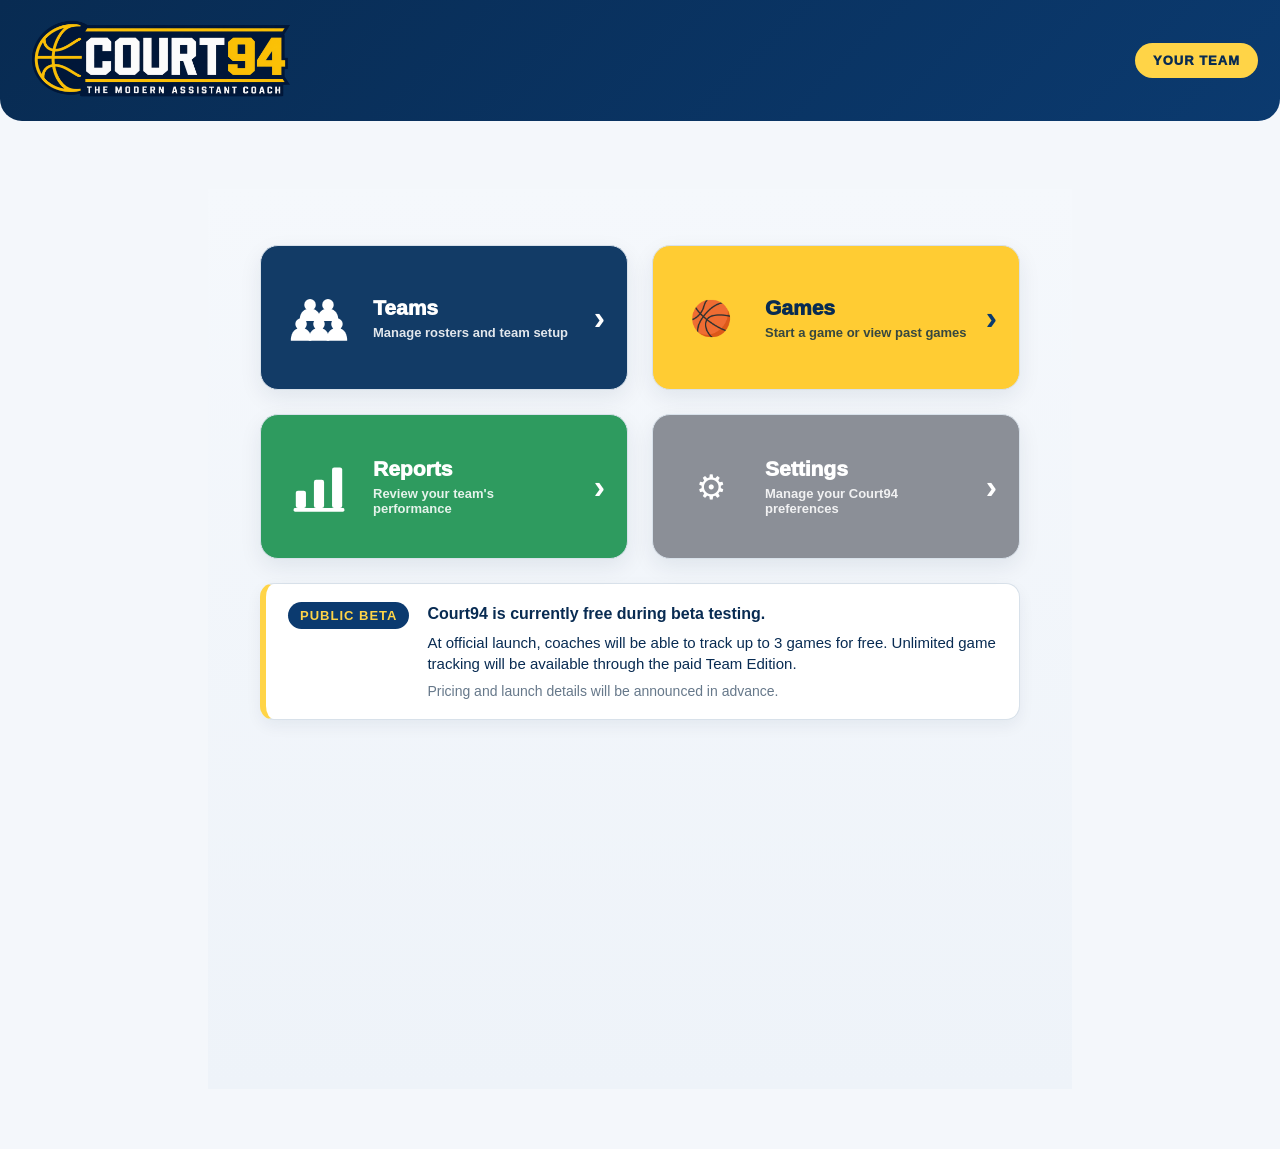
==== commit 78defbaa: "Preview: game-save reliability (Court94 bee1f22, version da56c972b0) Co-Authored-By: Claude Opus 5.5" ====
--- a/index.html
+++ b/index.html
@@ -1236,6 +1236,7 @@
     <script src="script.js"></script>
     <script src="backup.js"></script>
     <script src="storage.js"></script>
+    <script src="safetycopy.js"></script>
     <script src="offline.js"></script>
 
 </body>
